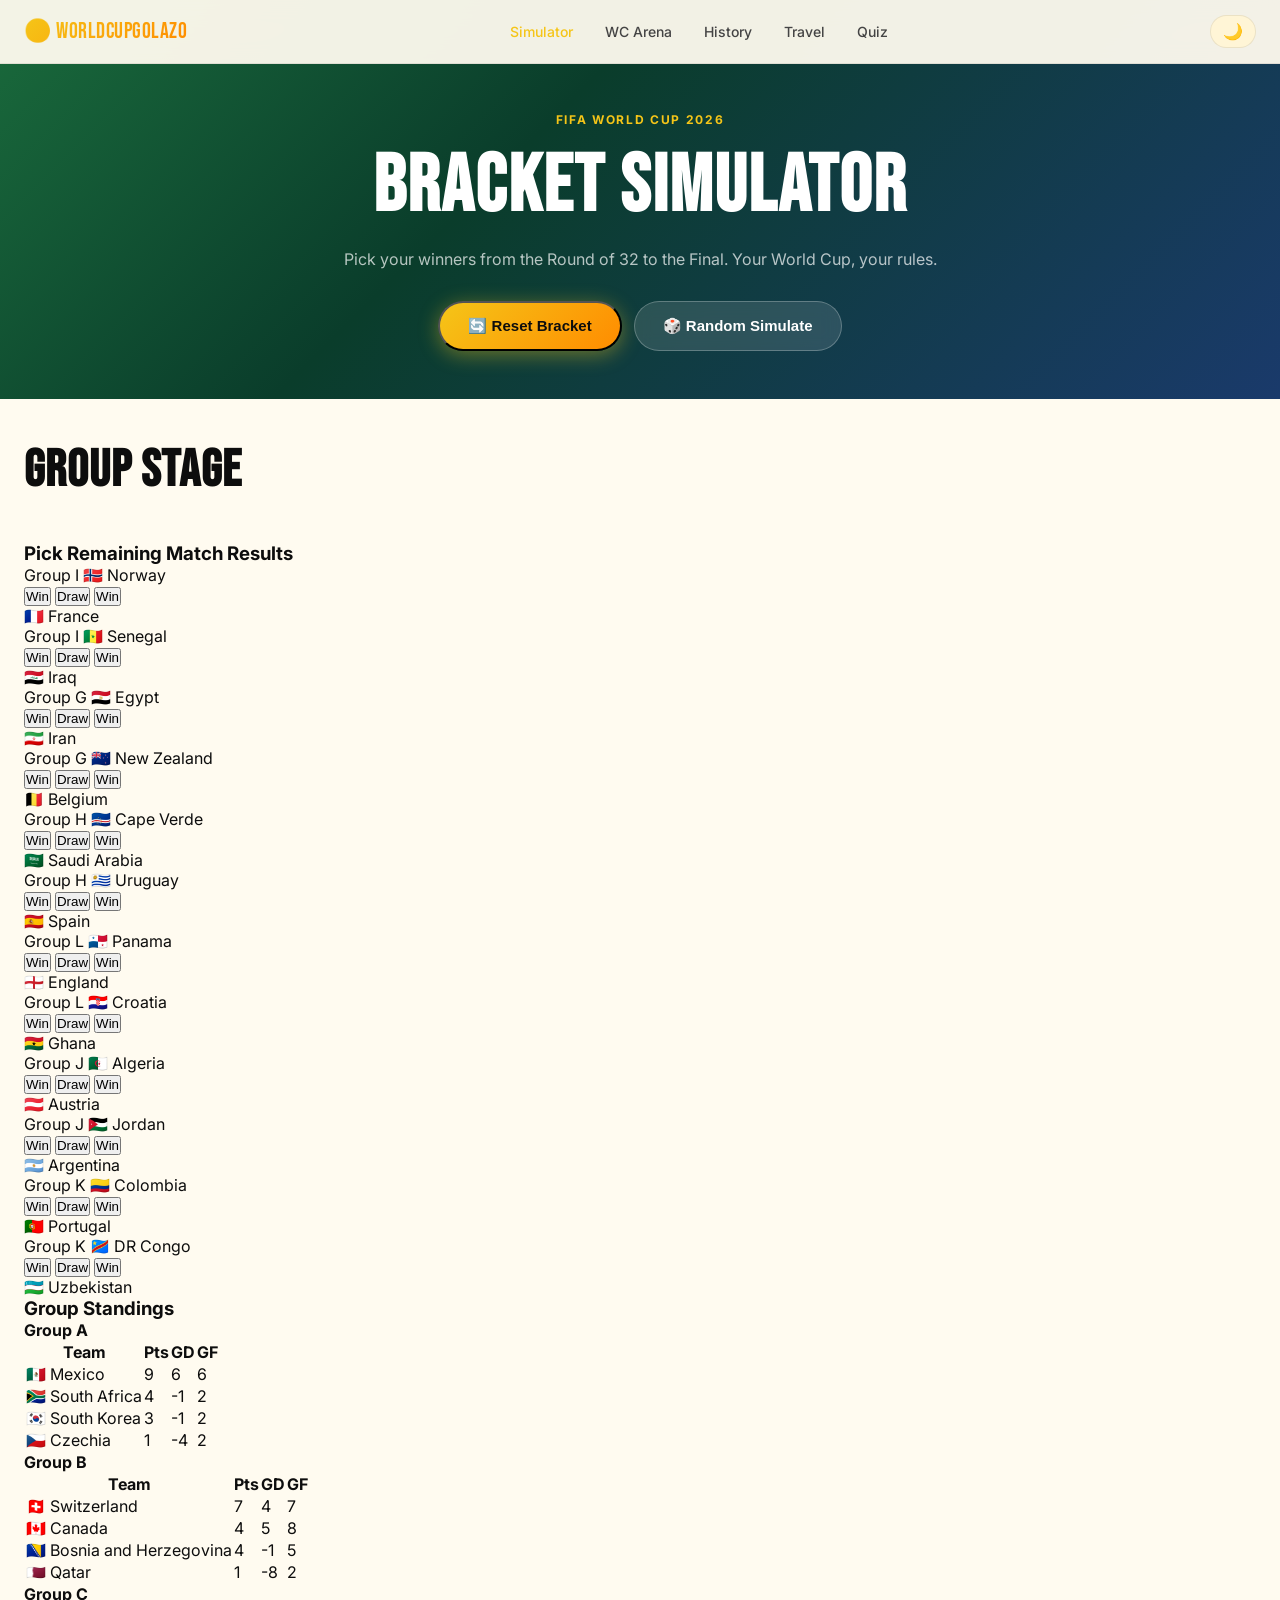
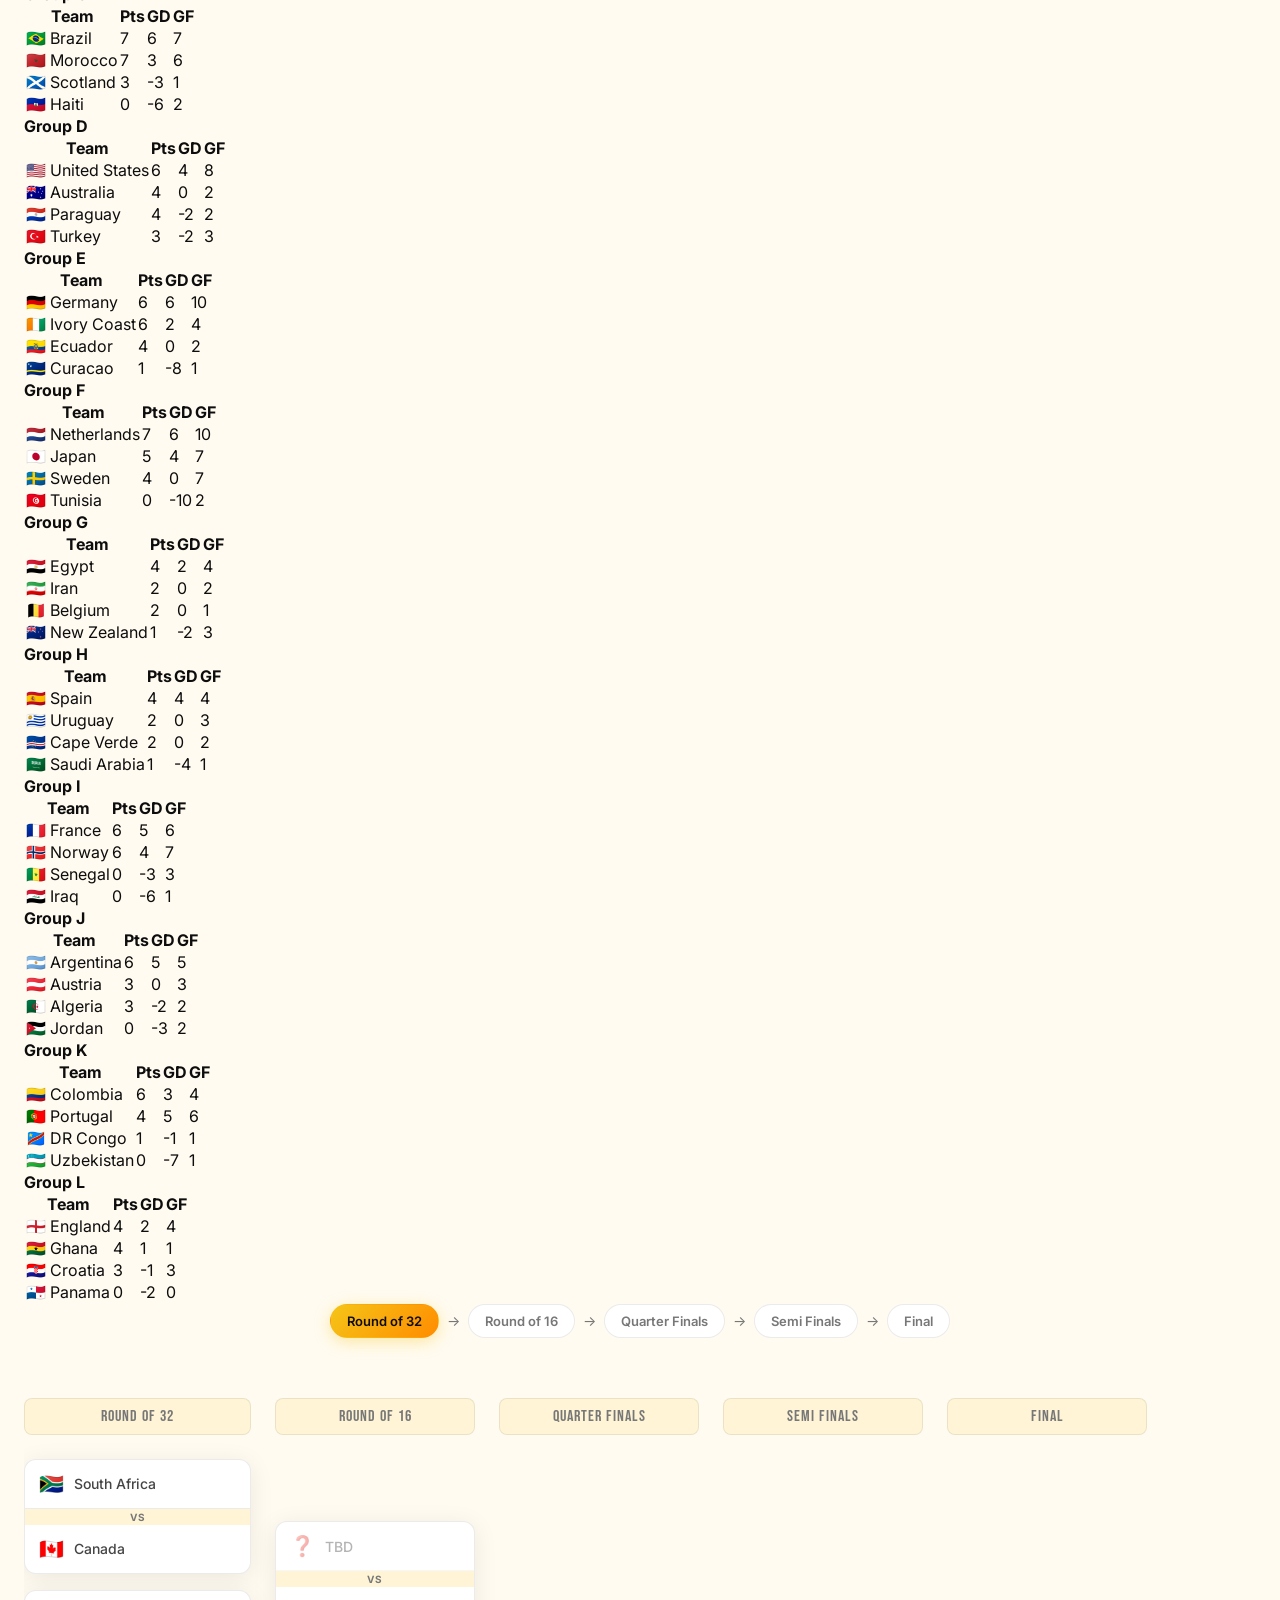
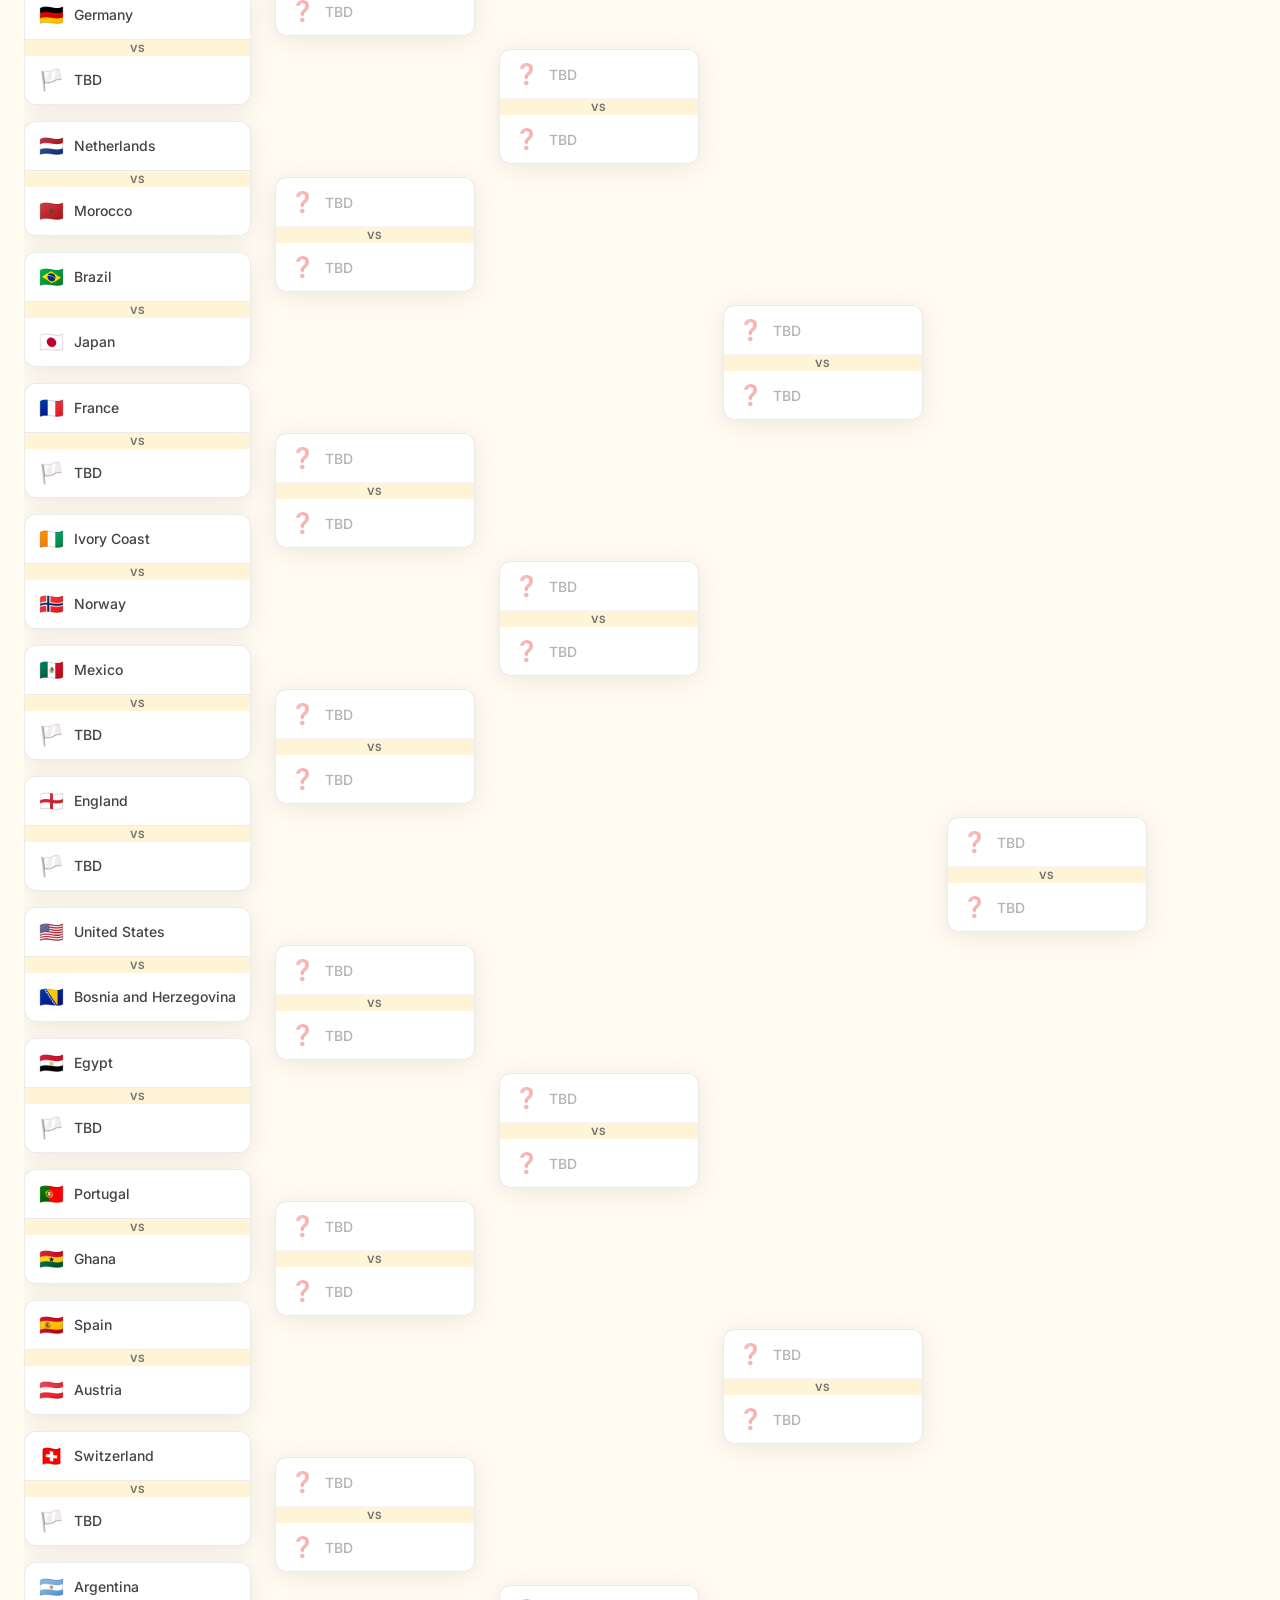
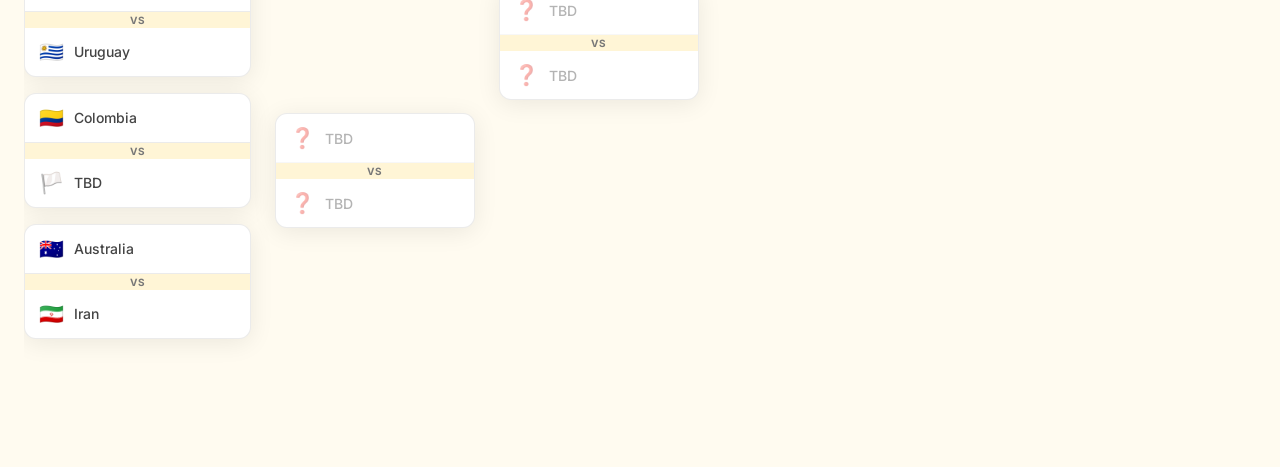
==== pages/simulator.html @ 75d27a6f "Update simulator.html" ====
<!DOCTYPE html>
<html lang="en" data-theme="light">
<head>
  <meta charset="UTF-8">
  <meta name="viewport" content="width=device-width, initial-scale=1.0">
  <title>World Cup 2026 Bracket Simulator – WorldCupGolazo</title>
  <meta name="description" content="Simulate the FIFA World Cup 2026 bracket. Pick winners from Group Stage to the Final. Who wins in your world?">
  <link rel="preconnect" href="https://fonts.googleapis.com">
  <link href="https://fonts.googleapis.com/css2?family=Bebas+Neue&family=Inter:wght@400;500;600;700&display=swap" rel="stylesheet">
  <link rel="stylesheet" href="../css/style.css">
  <link rel="stylesheet" href="../css/simulator.css">
</head>
<body>

  <!-- NAVBAR -->
  <nav class="navbar">
    <a href="../index.html" class="nav-logo">⚽ WorldCupGolazo</a>
    <div class="nav-links">
      <a href="simulator.html" style="color: var(--gold)">Simulator</a>
      <a href="arena.html">WC Arena</a>
      <a href="history.html">History</a>
      <a href="travel.html">Travel</a>
      <a href="quiz.html">Quiz</a>
    </div>
    <button class="theme-toggle" id="themeToggle" aria-label="Toggle dark mode">🌙</button>
    <button class="nav-hamburger" id="hamburger">☰</button>
  </nav>

  <div class="mobile-menu" id="mobileMenu">
    <a href="../index.html">🏠 Home</a>
    <a href="simulator.html">🏆 Simulator</a>
    <a href="arena.html">🎵 WC Arena</a>
    <a href="history.html">📖 History</a>
    <a href="travel.html">✈️ Travel</a>
    <a href="quiz.html">❓ Quiz</a>
  </div>

  <!-- SIMULATOR HEADER -->
  <div class="sim-header">
    <div class="sim-header-inner">
      <div class="sim-eyebrow">FIFA World Cup 2026</div>
      <h1 class="sim-title">Bracket Simulator</h1>
      <p class="sim-sub">Pick your winners from the Round of 32 to the Final. Your World Cup, your rules.</p>
      <div class="sim-actions">
        <button class="btn-primary" id="resetBtn">🔄 Reset Bracket</button>
        <button class="btn-secondary" id="randomBtn">🎲 Random Simulate</button>
      </div>
    </div>
  </div>

  <!-- SIMULATOR MAIN -->
 <div class="sim-container">
    <!-- GROUP STAGE -->
   <div class="group-stage-section" id="groupStageSection">
    <h2 class="section-title">Group Stage</h2>
    <div class="match-picker" id="matchPicker">
      <h3>Pick Remaining Match Results</h3>
      <div id="upcomingMatchesContainer"></div>
    </div>
    <div class="standings-section" id="standingsSection">
      <h3>Group Standings</h3>
      <div id="standingsContainer"></div>
    </div>
  </div>
    <!-- PROGRESS -->
    <div class="sim-progress">
      <div class="progress-step active" id="step-r32">Round of 32</div>
      <div class="progress-arrow">→</div>
      <div class="progress-step" id="step-r16">Round of 16</div>
      <div class="progress-arrow">→</div>
      <div class="progress-step" id="step-qf">Quarter Finals</div>
      <div class="progress-arrow">→</div>
      <div class="progress-step" id="step-sf">Semi Finals</div>
      <div class="progress-arrow">→</div>
      <div class="progress-step" id="step-f">Final</div>
    </div>

    <!-- BRACKET -->
    <div class="bracket-wrapper">
      <div class="bracket" id="bracket"></div>
    </div>

    <!-- CHAMPION DISPLAY -->
    <div class="champion-display" id="championDisplay" style="display:none;">
      <div class="champion-inner">
        <div class="champion-trophy">🏆</div>
        <div class="champion-label">Your World Cup Champion</div>
        <div class="champion-name" id="championName"></div>
        <div class="champion-flag" id="championFlag"></div>
        <button class="btn-primary" onclick="shareResult()">📤 Share Your Prediction</button>
      </div>
    </div>

  </div>

  <script src="../js/groups.js"></script>
<script src="../js/matches.js"></script>
<script src="../js/upcomingmatches.js"></script>
<script src="../js/main.js"></script>
<script src="../js/simulator.js"></script>
</body>
</html>
---- css/style.css ----
/* ============================================
   WORLDCUPGOLAZO — Festival Theme CSS
   Light & Dark Mode with Football/Beach Vibes
   ============================================ */

:root {
  /* LIGHT MODE TOKENS */
  --bg-primary: #FFFBF0;
  --bg-secondary: #FFF5D6;
  --bg-card: #FFFFFF;
  --bg-nav: rgba(255, 251, 240, 0.95);
  --text-primary: #0D0D0D;
  --text-secondary: #444444;
  --text-muted: #777777;
  --border: rgba(0,0,0,0.08);
  --shadow: 0 4px 24px rgba(0,0,0,0.08);
  --shadow-hover: 0 8px 40px rgba(0,0,0,0.14);

  /* BRAND COLORS — festival palette */
  --gold: #F5C518;
  --gold-dark: #D4A017;
  --green: #00A651;
  --green-dark: #007A3D;
  --red: #E8353A;
  --sky: #00AEEF;
  --sand: #F5DEB3;
  --coral: #FF6B6B;

  /* GRADIENTS */
  --grad-hero: linear-gradient(135deg, #1a6b3c 0%, #0a3d2b 40%, #1a3a6b 100%);
  --grad-gold: linear-gradient(135deg, #F5C518, #FF8C00);
  --grad-carnival: linear-gradient(135deg, #00A651, #F5C518, #E8353A);

  /* TYPOGRAPHY */
  --font-display: 'Bebas Neue', sans-serif;
  --font-body: 'Inter', sans-serif;
  --font-italic: 'Playfair Display', serif;

  /* SPACING */
  --nav-h: 64px;
  --radius: 16px;
  --radius-sm: 8px;
}

[data-theme="dark"] {
  --bg-primary: #0A0F0A;
  --bg-secondary: #111811;
  --bg-card: #161E16;
  --bg-nav: rgba(10, 15, 10, 0.95);
  --text-primary: #F0F0F0;
  --text-secondary: #B0B0B0;
  --text-muted: #666666;
  --border: rgba(255,255,255,0.08);
  --shadow: 0 4px 24px rgba(0,0,0,0.4);
  --shadow-hover: 0 8px 40px rgba(0,0,0,0.6);
}

/* ============ RESET & BASE ============ */
*, *::before, *::after { box-sizing: border-box; margin: 0; padding: 0; }

html { scroll-behavior: smooth; }

body {
  font-family: var(--font-body);
  background: var(--bg-primary);
  color: var(--text-primary);
  transition: background 0.3s ease, color 0.3s ease;
  overflow-x: hidden;
}

a { text-decoration: none; color: inherit; }

img { max-width: 100%; display: block; }

/* ============ NAVBAR ============ */
.navbar {
  position: fixed;
  top: 0; left: 0; right: 0;
  height: var(--nav-h);
  background: var(--bg-nav);
  backdrop-filter: blur(12px);
  -webkit-backdrop-filter: blur(12px);
  border-bottom: 1px solid var(--border);
  display: flex;
  align-items: center;
  justify-content: space-between;
  padding: 0 24px;
  z-index: 1000;
  gap: 16px;
}

.nav-logo {
  font-family: var(--font-display);
  font-size: 22px;
  letter-spacing: 0.5px;
  background: var(--grad-gold);
  -webkit-background-clip: text;
  -webkit-text-fill-color: transparent;
  background-clip: text;
  white-space: nowrap;
}

.nav-links {
  display: flex;
  align-items: center;
  gap: 4px;
}

.nav-links a {
  font-size: 14px;
  font-weight: 500;
  color: var(--text-secondary);
  padding: 6px 14px;
  border-radius: 20px;
  transition: all 0.2s;
}

.nav-links a:hover {
  color: var(--text-primary);
  background: var(--bg-secondary);
}

.theme-toggle {
  background: var(--bg-secondary);
  border: 1px solid var(--border);
  border-radius: 20px;
  padding: 6px 12px;
  cursor: pointer;
  font-size: 16px;
  transition: all 0.2s;
  color: var(--text-primary);
}

.theme-toggle:hover { transform: scale(1.1); }

.nav-hamburger {
  display: none;
  background: none;
  border: none;
  font-size: 22px;
  cursor: pointer;
  color: var(--text-primary);
}

/* ============ MOBILE MENU ============ */
.mobile-menu {
  display: none;
  position: fixed;
  top: var(--nav-h);
  left: 0; right: 0;
  background: var(--bg-nav);
  backdrop-filter: blur(12px);
  border-bottom: 1px solid var(--border);
  flex-direction: column;
  padding: 12px 24px 20px;
  gap: 4px;
  z-index: 999;
}

.mobile-menu.open { display: flex; }

.mobile-menu a {
  font-size: 16px;
  font-weight: 500;
  padding: 12px 16px;
  border-radius: var(--radius-sm);
  color: var(--text-primary);
  transition: background 0.2s;
}

.mobile-menu a:hover { background: var(--bg-secondary); }

/* ============ HERO ============ */
.hero {
  position: relative;
  min-height: 100vh;
  display: flex;
  flex-direction: column;
  align-items: center;
  justify-content: center;
  padding: calc(var(--nav-h) + 40px) 24px 80px;
  overflow: hidden;
}

.hero-bg {
  position: absolute;
  inset: 0;
  background: var(--grad-hero);
  z-index: 0;
}

.hero-overlay {
  position: absolute;
  inset: 0;
  background:
    radial-gradient(ellipse at 20% 80%, rgba(0,166,81,0.3) 0%, transparent 50%),
    radial-gradient(ellipse at 80% 20%, rgba(245,197,24,0.2) 0%, transparent 50%),
    radial-gradient(ellipse at 50% 50%, rgba(0,174,239,0.1) 0%, transparent 70%);
}

/* Floating football/beach emojis */
.floating-emojis {
  position: absolute;
  inset: 0;
  pointer-events: none;
}

.fe {
  position: absolute;
  font-size: 32px;
  opacity: 0.15;
  animation: floatUp 8s infinite ease-in-out;
}

.fe1 { left: 5%; top: 20%; animation-delay: 0s; font-size: 48px; }
.fe2 { left: 90%; top: 15%; animation-delay: 1s; font-size: 40px; }
.fe3 { left: 15%; top: 70%; animation-delay: 2s; }
.fe4 { left: 75%; top: 65%; animation-delay: 3s; font-size: 44px; }
.fe5 { left: 45%; top: 10%; animation-delay: 0.5s; font-size: 28px; }
.fe6 { left: 60%; top: 80%; animation-delay: 1.5s; }
.fe7 { left: 30%; top: 85%; animation-delay: 2.5s; font-size: 36px; }
.fe8 { left: 85%; top: 45%; animation-delay: 3.5s; font-size: 40px; }

@keyframes floatUp {
  0%, 100% { transform: translateY(0) rotate(0deg); opacity: 0.15; }
  50% { transform: translateY(-20px) rotate(10deg); opacity: 0.25; }
}

.hero-content {
  position: relative;
  z-index: 1;
  text-align: center;
  max-width: 700px;
}

.hero-eyebrow {
  display: inline-block;
  font-size: 13px;
  font-weight: 600;
  letter-spacing: 0.12em;
  text-transform: uppercase;
  color: var(--gold);
  background: rgba(245,197,24,0.15);
  border: 1px solid rgba(245,197,24,0.3);
  padding: 6px 16px;
  border-radius: 20px;
  margin-bottom: 24px;
}

.hero-title {
  font-family: var(--font-display);
  font-size: clamp(64px, 12vw, 120px);
  line-height: 0.95;
  color: #FFFFFF;
  letter-spacing: 2px;
  margin-bottom: 20px;
}

.hero-accent {
  background: var(--grad-gold);
  -webkit-background-clip: text;
  -webkit-text-fill-color: transparent;
  background-clip: text;
}

.hero-sub {
  font-size: clamp(16px, 2.5vw, 20px);
  color: rgba(255,255,255,0.75);
  margin-bottom: 36px;
  line-height: 1.6;
}

.hero-ctas {
  display: flex;
  gap: 12px;
  justify-content: center;
  flex-wrap: wrap;
  margin-bottom: 48px;
}

.btn-primary {
  display: inline-flex;
  align-items: center;
  gap: 8px;
  background: var(--grad-gold);
  color: #0D0D0D;
  font-weight: 700;
  font-size: 15px;
  padding: 14px 28px;
  border-radius: 30px;
  transition: all 0.2s;
  box-shadow: 0 4px 20px rgba(245,197,24,0.4);
}

.btn-primary:hover {
  transform: translateY(-2px);
  box-shadow: 0 8px 30px rgba(245,197,24,0.5);
}

.btn-secondary {
  display: inline-flex;
  align-items: center;
  gap: 8px;
  background: rgba(255,255,255,0.12);
  color: #FFFFFF;
  font-weight: 600;
  font-size: 15px;
  padding: 14px 28px;
  border-radius: 30px;
  border: 1px solid rgba(255,255,255,0.25);
  transition: all 0.2s;
  backdrop-filter: blur(8px);
}

.btn-secondary:hover {
  background: rgba(255,255,255,0.2);
  transform: translateY(-2px);
}

.hero-stats {
  display: flex;
  align-items: center;
  justify-content: center;
  gap: 0;
  background: rgba(255,255,255,0.08);
  border: 1px solid rgba(255,255,255,0.15);
  border-radius: 20px;
  padding: 16px 32px;
  backdrop-filter: blur(8px);
  flex-wrap: wrap;
  gap: 8px;
}

.stat {
  display: flex;
  flex-direction: column;
  align-items: center;
  padding: 0 20px;
}

.stat-num {
  font-family: var(--font-display);
  font-size: 32px;
  color: var(--gold);
  line-height: 1;
}

.stat-label {
  font-size: 11px;
  color: rgba(255,255,255,0.6);
  text-transform: uppercase;
  letter-spacing: 0.08em;
  margin-top: 2px;
}

.stat-divider {
  width: 1px;
  height: 40px;
  background: rgba(255,255,255,0.15);
}

.hero-scroll {
  position: absolute;
  bottom: 24px;
  left: 50%;
  transform: translateX(-50%);
  font-size: 12px;
  color: rgba(255,255,255,0.4);
  letter-spacing: 0.1em;
  animation: bounce 2s infinite;
  z-index: 1;
}

@keyframes bounce {
  0%, 100% { transform: translateX(-50%) translateY(0); }
  50% { transform: translateX(-50%) translateY(6px); }
}

/* ============ FEATURES ============ */
.features {
  padding: 80px 24px;
  max-width: 1200px;
  margin: 0 auto;
}

.section-label {
  font-size: 12px;
  font-weight: 700;
  letter-spacing: 0.14em;
  text-transform: uppercase;
  color: var(--green);
  margin-bottom: 12px;
}

.section-title {
  font-family: var(--font-display);
  font-size: clamp(32px, 5vw, 52px);
  color: var(--text-primary);
  margin-bottom: 40px;
  letter-spacing: 1px;
}

.features-grid {
  display: grid;
  grid-template-columns: repeat(auto-fill, minmax(320px, 1fr));
  gap: 20px;
}

.feature-card {
  display: flex;
  flex-direction: column;
  gap: 10px;
  padding: 28px;
  background: var(--bg-card);
  border: 1px solid var(--border);
  border-radius: var(--radius);
  box-shadow: var(--shadow);
  transition: all 0.25s ease;
  cursor: pointer;
  position: relative;
  overflow: hidden;
}

.feature-card::before {
  content: '';
  position: absolute;
  top: 0; left: 0; right: 0;
  height: 3px;
  border-radius: var(--radius) var(--radius) 0 0;
}

.card-simulator::before { background: var(--grad-gold); }
.card-arena::before { background: linear-gradient(90deg, var(--sky), var(--green)); }
.card-history::before { background: linear-gradient(90deg, var(--red), var(--coral)); }
.card-travel::before { background: linear-gradient(90deg, var(--green), var(--sky)); }
.card-quiz::before { background: linear-gradient(90deg, #9B59B6, var(--sky)); }
.card-memes::before { background: linear-gradient(90deg, var(--coral), var(--gold)); }

.feature-card:hover {
  transform: translateY(-4px);
  box-shadow: var(--shadow-hover);
  border-color: rgba(245,197,24,0.3);
}

.card-icon { font-size: 36px; }

.feature-card h3 {
  font-family: var(--font-display);
  font-size: 24px;
  letter-spacing: 0.5px;
  color: var(--text-primary);
}

.feature-card p {
  font-size: 14px;
  color: var(--text-secondary);
  line-height: 1.6;
  flex: 1;
}

.card-cta {
  font-size: 13px;
  font-weight: 600;
  color: var(--green);
  margin-top: 4px;
}

/* ============ TOURNAMENT BANNER ============ */
.tournament-banner {
  background: var(--grad-hero);
  padding: 80px 24px;
  position: relative;
  overflow: hidden;
}

.tournament-banner::before {
  content: '🏆';
  position: absolute;
  font-size: 300px;
  opacity: 0.04;
  right: -40px;
  top: 50%;
  transform: translateY(-50%);
  pointer-events: none;
}

.banner-content {
  max-width: 1200px;
  margin: 0 auto;
  display: flex;
  align-items: center;
  justify-content: space-between;
  gap: 40px;
}

.banner-eyebrow {
  font-size: 12px;
  font-weight: 700;
  letter-spacing: 0.14em;
  text-transform: uppercase;
  color: var(--gold);
  margin-bottom: 12px;
  display: flex;
  align-items: center;
  gap: 8px;
}

.banner-eyebrow::before {
  content: '';
  display: inline-block;
  width: 8px;
  height: 8px;
  background: var(--gold);
  border-radius: 50%;
  animation: pulse 1.5s infinite;
}

@keyframes pulse {
  0%, 100% { opacity: 1; transform: scale(1); }
  50% { opacity: 0.5; transform: scale(1.3); }
}

.banner-text h2 {
  font-family: var(--font-display);
  font-size: clamp(36px, 5vw, 56px);
  color: #FFFFFF;
  letter-spacing: 1px;
  margin-bottom: 12px;
}

.banner-text p {
  font-size: 16px;
  color: rgba(255,255,255,0.7);
  margin-bottom: 28px;
  max-width: 400px;
}

.trophy-container {
  position: relative;
  display: flex;
  align-items: center;
  justify-content: center;
}

.trophy-glow {
  position: absolute;
  width: 120px;
  height: 120px;
  background: var(--gold);
  border-radius: 50%;
  opacity: 0.2;
  filter: blur(30px);
  animation: glowPulse 2s infinite;
}

@keyframes glowPulse {
  0%, 100% { transform: scale(1); opacity: 0.2; }
  50% { transform: scale(1.3); opacity: 0.35; }
}

.trophy-emoji {
  font-size: 100px;
  position: relative;
  z-index: 1;
  animation: trophyFloat 3s infinite ease-in-out;
}

@keyframes trophyFloat {
  0%, 100% { transform: translateY(0); }
  50% { transform: translateY(-10px); }
}

/* ============ STORIES ============ */
.stories {
  padding: 80px 24px;
  max-width: 1200px;
  margin: 0 auto;
}

.stories-grid {
  display: grid;
  grid-template-columns: repeat(auto-fill, minmax(280px, 1fr));
  gap: 20px;
  margin-top: 40px;
}

.story-card {
  padding: 28px;
  background: var(--bg-card);
  border: 1px solid var(--border);
  border-radius: var(--radius);
  box-shadow: var(--shadow);
  transition: all 0.25s;
  position: relative;
}

.story-card:hover {
  transform: translateY(-3px);
  box-shadow: var(--shadow-hover);
}

.story-tag {
  display: inline-block;
  font-size: 11px;
  font-weight: 700;
  letter-spacing: 0.1em;
  background: var(--bg-secondary);
  color: var(--green);
  padding: 4px 10px;
  border-radius: 6px;
  margin-bottom: 12px;
  border: 1px solid var(--border);
}

.story-card h4 {
  font-family: var(--font-display);
  font-size: 22px;
  color: var(--text-primary);
  margin-bottom: 8px;
  letter-spacing: 0.5px;
}

.story-card p {
  font-size: 14px;
  color: var(--text-secondary);
  line-height: 1.65;
  margin-bottom: 16px;
}

.story-link {
  font-size: 13px;
  font-weight: 600;
  color: var(--green);
  transition: gap 0.2s;
}

.story-link:hover { color: var(--gold); }

/* ============ FOOTER ============ */
.footer {
  background: var(--bg-secondary);
  border-top: 1px solid var(--border);
  padding: 60px 24px 24px;
}

.footer-content {
  max-width: 1200px;
  margin: 0 auto;
  display: flex;
  justify-content: space-between;
  gap: 40px;
  flex-wrap: wrap;
  margin-bottom: 40px;
}

.footer-logo {
  font-family: var(--font-display);
  font-size: 24px;
  background: var(--grad-gold);
  -webkit-background-clip: text;
  -webkit-text-fill-color: transparent;
  background-clip: text;
  display: block;
  margin-bottom: 10px;
}

.footer-brand p {
  font-size: 14px;
  color: var(--text-muted);
  max-width: 280px;
  line-height: 1.6;
}

.footer-links {
  display: flex;
  gap: 60px;
}

.footer-col {
  display: flex;
  flex-direction: column;
  gap: 10px;
}

.footer-col h5 {
  font-size: 12px;
  font-weight: 700;
  letter-spacing: 0.1em;
  text-transform: uppercase;
  color: var(--text-muted);
  margin-bottom: 4px;
}

.footer-col a {
  font-size: 14px;
  color: var(--text-secondary);
  transition: color 0.2s;
}

.footer-col a:hover { color: var(--gold); }

.footer-bottom {
  max-width: 1200px;
  margin: 0 auto;
  padding-top: 20px;
  border-top: 1px solid var(--border);
  font-size: 12px;
  color: var(--text-muted);
}

/* ============ RESPONSIVE ============ */
@media (max-width: 768px) {
  .nav-links { display: none; }
  .nav-hamburger { display: block; }

  .hero-stats {
    padding: 12px 16px;
    gap: 4px;
  }

  .stat { padding: 0 12px; }
  .stat-divider { display: none; }

  .banner-content { flex-direction: column; text-align: center; }
  .banner-text p { margin: 0 auto 28px; }
  .trophy-container { display: none; }

  .footer-links { gap: 30px; }
  .footer-content { flex-direction: column; }
}

@media (max-width: 480px) {
  .features-grid { grid-template-columns: 1fr; }
  .stories-grid { grid-template-columns: 1fr; }
  .hero-ctas { flex-direction: column; align-items: center; }
}
---- css/simulator.css ----
/* ============ SIMULATOR STYLES ============ */

.sim-header {
  background: var(--grad-hero);
  padding: calc(var(--nav-h) + 48px) 24px 48px;
  text-align: center;
}

.sim-header-inner {
  max-width: 700px;
  margin: 0 auto;
}

.sim-eyebrow {
  font-size: 12px;
  font-weight: 700;
  letter-spacing: 0.14em;
  text-transform: uppercase;
  color: var(--gold);
  margin-bottom: 12px;
}

.sim-title {
  font-family: var(--font-display);
  font-size: clamp(48px, 8vw, 80px);
  color: #FFFFFF;
  letter-spacing: 2px;
  margin-bottom: 12px;
}

.sim-sub {
  font-size: 16px;
  color: rgba(255,255,255,0.7);
  margin-bottom: 28px;
  line-height: 1.6;
}

.sim-actions {
  display: flex;
  gap: 12px;
  justify-content: center;
  flex-wrap: wrap;
}

/* ============ PROGRESS ============ */
.sim-container {
  max-width: 1400px;
  margin: 0 auto;
  padding: 40px 24px 80px;
}

.sim-progress {
  display: flex;
  align-items: center;
  justify-content: center;
  gap: 8px;
  margin-bottom: 40px;
  flex-wrap: wrap;
}

.progress-step {
  font-size: 13px;
  font-weight: 600;
  padding: 8px 16px;
  border-radius: 20px;
  background: var(--bg-card);
  border: 1px solid var(--border);
  color: var(--text-muted);
  transition: all 0.3s;
}

.progress-step.active {
  background: var(--grad-gold);
  color: #0D0D0D;
  border-color: transparent;
  box-shadow: 0 4px 16px rgba(245,197,24,0.35);
}

.progress-step.done {
  background: var(--bg-secondary);
  color: var(--green);
  border-color: var(--green);
}

.progress-arrow {
  color: var(--text-muted);
  font-size: 14px;
}

/* ============ BRACKET ============ */
.bracket-wrapper {
  overflow-x: auto;
  padding-bottom: 20px;
}

.bracket {
  display: flex;
  gap: 24px;
  min-width: fit-content;
  align-items: flex-start;
  padding: 20px 0;
}

.round-col {
  display: flex;
  flex-direction: column;
  gap: 0;
  min-width: 200px;
}

.round-title {
  font-family: var(--font-display);
  font-size: 16px;
  letter-spacing: 1px;
  color: var(--text-muted);
  text-align: center;
  margin-bottom: 16px;
  padding: 8px;
  background: var(--bg-secondary);
  border-radius: 8px;
  border: 1px solid var(--border);
}

.match-wrapper {
  display: flex;
  flex-direction: column;
  justify-content: center;
}

.match {
  background: var(--bg-card);
  border: 1px solid var(--border);
  border-radius: 12px;
  overflow: hidden;
  box-shadow: var(--shadow);
  margin: 8px 0;
  transition: box-shadow 0.2s;
  position: relative;
}

.match:hover { box-shadow: var(--shadow-hover); }

.match-team {
  display: flex;
  align-items: center;
  gap: 10px;
  padding: 12px 14px;
  cursor: pointer;
  transition: all 0.2s;
  font-size: 14px;
  font-weight: 500;
  color: var(--text-secondary);
  border-bottom: 1px solid var(--border);
  position: relative;
}

.match-team:last-child { border-bottom: none; }

.match-team:hover {
  background: var(--bg-secondary);
  color: var(--text-primary);
}

.match-team.winner {
  background: linear-gradient(90deg, rgba(0,166,81,0.1), transparent);
  color: var(--text-primary);
  font-weight: 700;
}

.match-team.winner::after {
  content: '✓';
  position: absolute;
  right: 12px;
  color: var(--green);
  font-weight: 700;
}

.match-team.loser {
  opacity: 0.4;
}

.team-flag { font-size: 20px; }

.team-name {
  flex: 1;
  white-space: nowrap;
  overflow: hidden;
  text-overflow: ellipsis;
}

.match-vs {
  text-align: center;
  font-size: 10px;
  font-weight: 700;
  letter-spacing: 0.1em;
  color: var(--text-muted);
  padding: 2px 0;
  background: var(--bg-secondary);
}

.tbd {
  opacity: 0.4;
  cursor: default !important;
  pointer-events: none;
}

/* ============ CHAMPION ============ */
.champion-display {
  margin-top: 48px;
  text-align: center;
}

.champion-inner {
  display: inline-flex;
  flex-direction: column;
  align-items: center;
  gap: 12px;
  background: var(--grad-hero);
  border-radius: 24px;
  padding: 48px 60px;
  box-shadow: 0 20px 60px rgba(0,0,0,0.3);
}

.champion-trophy {
  font-size: 80px;
  animation: trophyFloat 3s infinite ease-in-out;
}

.champion-label {
  font-size: 13px;
  font-weight: 700;
  letter-spacing: 0.14em;
  text-transform: uppercase;
  color: rgba(255,255,255,0.6);
}

.champion-name {
  font-family: var(--font-display);
  font-size: 52px;
  letter-spacing: 2px;
  color: var(--gold);
}

.champion-flag {
  font-size: 64px;
  margin-bottom: 8px;
}

/* ============ RESPONSIVE ============ */
@media (max-width: 768px) {
  .round-col { min-width: 160px; }
  .match-team { padding: 10px 10px; font-size: 13px; }
  .team-flag { font-size: 16px; }
}
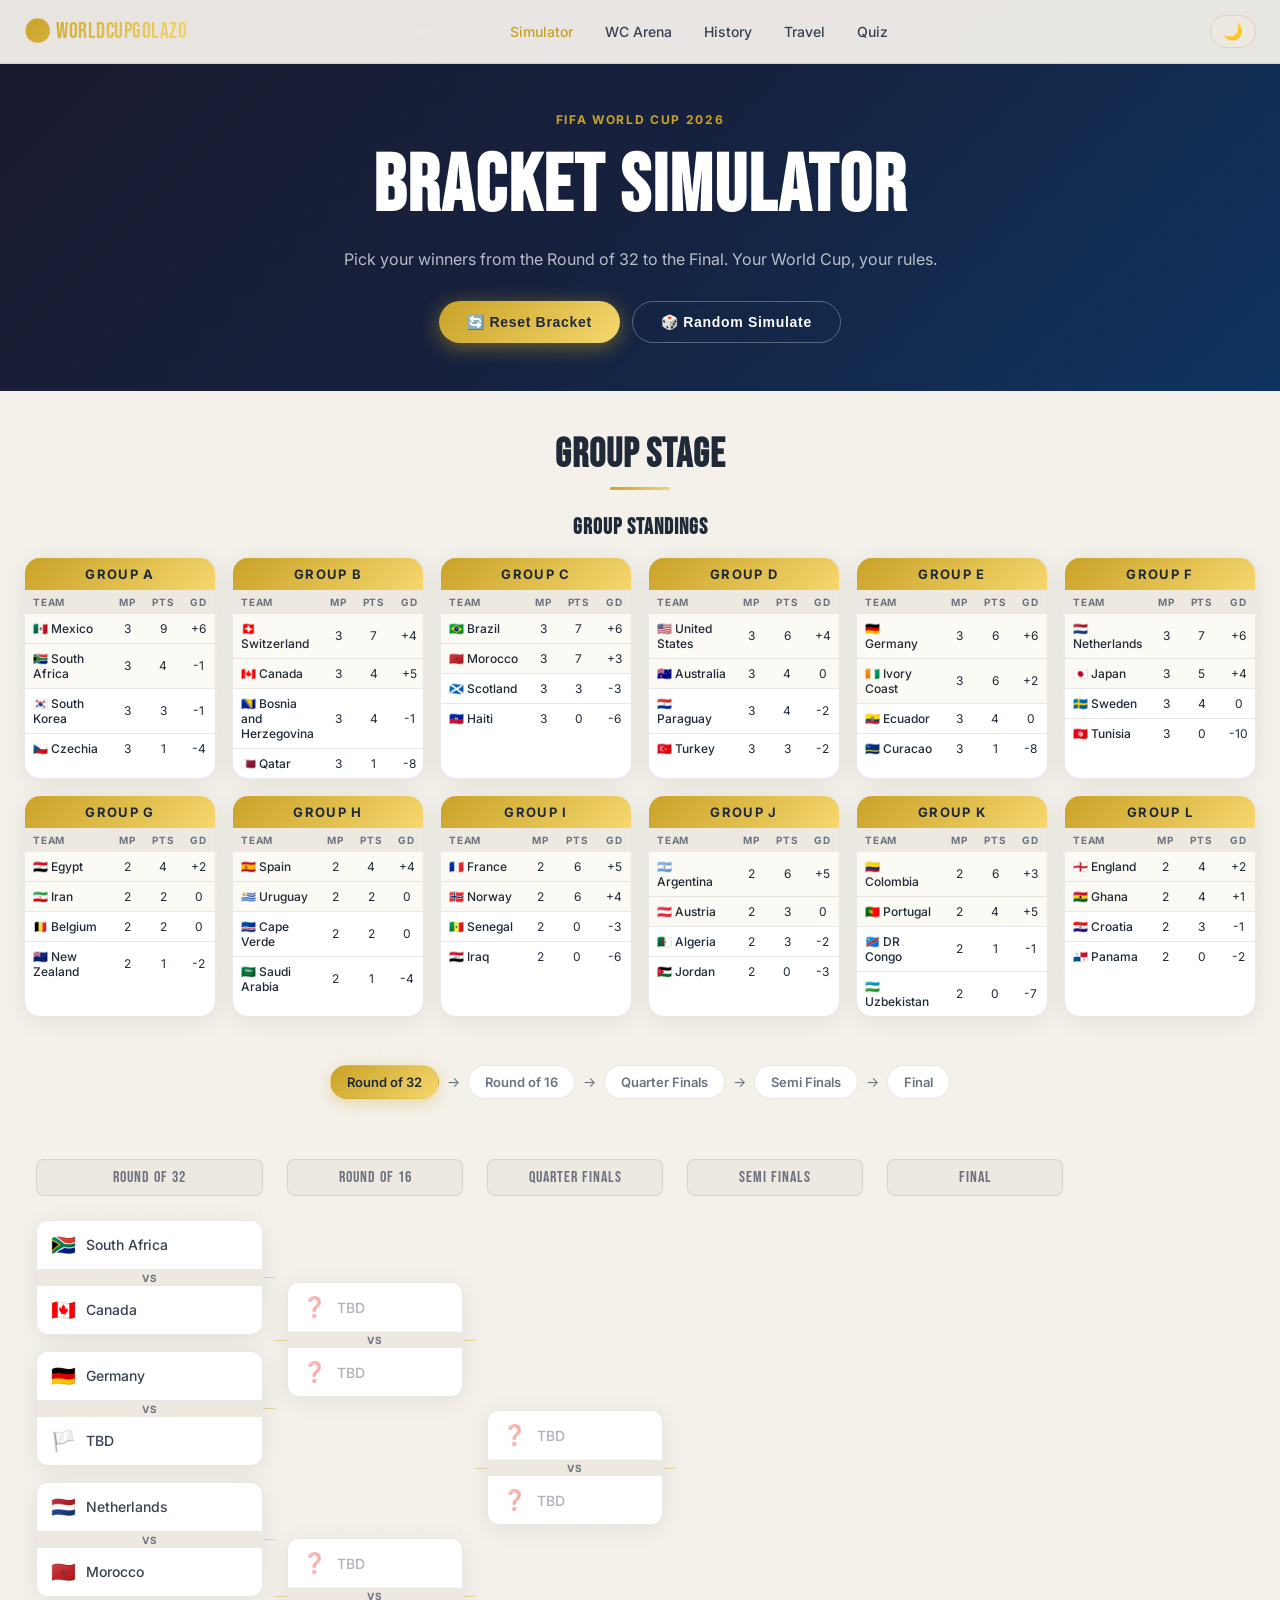
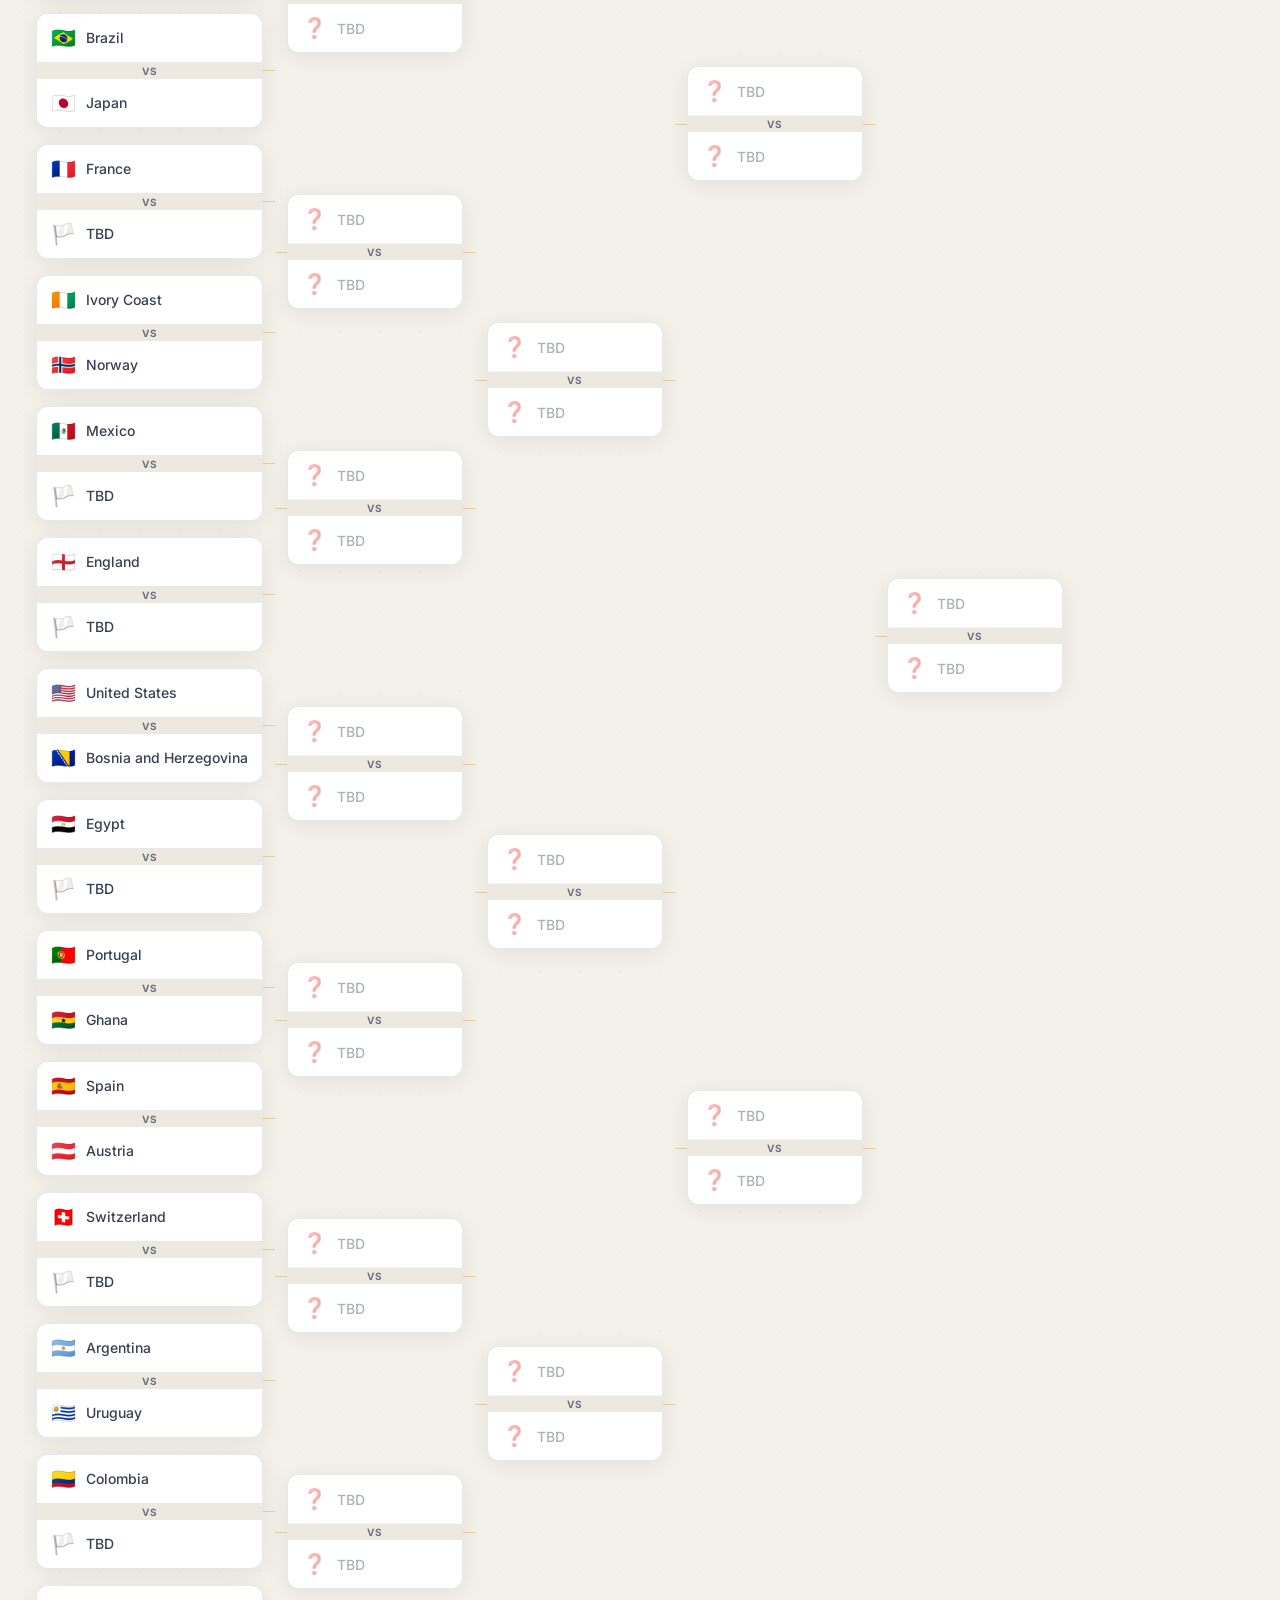
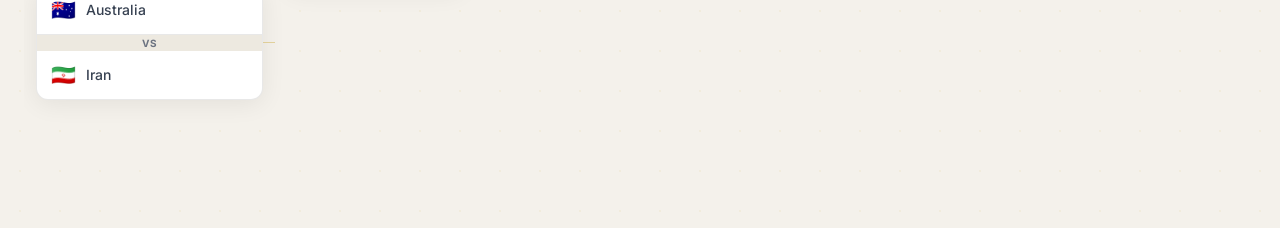
==== commit d99888e4: "Update simulator.html" ====
--- a/pages/simulator.html
+++ b/pages/simulator.html
@@ -53,10 +53,6 @@
     <!-- GROUP STAGE -->
    <div class="group-stage-section" id="groupStageSection">
     <h2 class="section-title">Group Stage</h2>
-    <div class="match-picker" id="matchPicker">
-      <h3>Pick Remaining Match Results</h3>
-      <div id="upcomingMatchesContainer"></div>
-    </div>
     <div class="standings-section" id="standingsSection">
       <h3>Group Standings</h3>
       <div id="standingsContainer"></div>
--- a/css/style.css
+++ b/css/style.css
@@ -4,38 +4,33 @@
    ============================================ */
 
 :root {
-  /* LIGHT MODE TOKENS */
-  --bg-primary: #FFFBF0;
-  --bg-secondary: #FFF5D6;
-  --bg-card: #FFFFFF;
-  --bg-nav: rgba(255, 251, 240, 0.95);
-  --text-primary: #0D0D0D;
-  --text-secondary: #444444;
-  --text-muted: #777777;
-  --border: rgba(0,0,0,0.08);
-  --shadow: 0 4px 24px rgba(0,0,0,0.08);
-  --shadow-hover: 0 8px 40px rgba(0,0,0,0.14);
-
-  /* BRAND COLORS — festival palette */
-  --gold: #F5C518;
-  --gold-dark: #D4A017;
+  /* LIGHT MODE */
+  --bg-primary: #f4f1eb;
+  --bg-secondary: #ede9e0;
+  --bg-card: #ffffff;
+  --bg-nav: rgba(244, 241, 235, 0.95);
+  --text-primary: #1f2937;
+  --text-secondary: #374151;
+  --text-muted: #6b7280;
+  --border: rgba(0,0,0,0.09);
+  --shadow: 0 4px 24px rgba(0,0,0,0.07);
+  --shadow-hover: 0 8px 40px rgba(0,0,0,0.13);
+  /* BRAND */
+  --gold: #c9a227;
+  --gold-light: #f5d76e;
+  --gold-dark: #a07d10;
   --green: #00A651;
   --green-dark: #007A3D;
   --red: #E8353A;
   --sky: #00AEEF;
-  --sand: #F5DEB3;
-  --coral: #FF6B6B;
-
   /* GRADIENTS */
-  --grad-hero: linear-gradient(135deg, #1a6b3c 0%, #0a3d2b 40%, #1a3a6b 100%);
-  --grad-gold: linear-gradient(135deg, #F5C518, #FF8C00);
-  --grad-carnival: linear-gradient(135deg, #00A651, #F5C518, #E8353A);
-
+  --grad-hero: linear-gradient(135deg, #1a1a2e 0%, #16213e 50%, #0f3460 100%);
+  --grad-gold: linear-gradient(135deg, #c9a227, #f5d76e);
+  --grad-carnival: linear-gradient(135deg, #c9a227, #f5d76e, #c9a227);
   /* TYPOGRAPHY */
   --font-display: 'Bebas Neue', sans-serif;
   --font-body: 'Inter', sans-serif;
   --font-italic: 'Playfair Display', serif;
-
   /* SPACING */
   --nav-h: 64px;
   --radius: 16px;
@@ -43,13 +38,13 @@
 }
 
 [data-theme="dark"] {
-  --bg-primary: #0A0F0A;
-  --bg-secondary: #111811;
-  --bg-card: #161E16;
-  --bg-nav: rgba(10, 15, 10, 0.95);
-  --text-primary: #F0F0F0;
-  --text-secondary: #B0B0B0;
-  --text-muted: #666666;
+  --bg-primary: #0f172a;
+  --bg-secondary: #1e293b;
+  --bg-card: #1e293b;
+  --bg-nav: rgba(15, 23, 42, 0.95);
+  --text-primary: #f1f5f9;
+  --text-secondary: #cbd5e1;
+  --text-muted: #64748b;
   --border: rgba(255,255,255,0.08);
   --shadow: 0 4px 24px rgba(0,0,0,0.4);
   --shadow-hover: 0 8px 40px rgba(0,0,0,0.6);
--- a/css/simulator.css
+++ b/css/simulator.css
@@ -4,11 +4,24 @@
   background: var(--grad-hero);
   padding: calc(var(--nav-h) + 48px) 24px 48px;
   text-align: center;
+  position: relative;
+  overflow: hidden;
+}
+
+.sim-header::before {
+  content: '';
+  position: absolute;
+  inset: 0;
+  background-image: radial-gradient(rgba(201,162,39,0.08) 1px, transparent 1px);
+  background-size: 32px 32px;
+  pointer-events: none;
 }
 
 .sim-header-inner {
   max-width: 700px;
   margin: 0 auto;
+  position: relative;
+  z-index: 1;
 }
 
 .sim-eyebrow {
@@ -23,7 +36,7 @@
 .sim-title {
   font-family: var(--font-display);
   font-size: clamp(48px, 8vw, 80px);
-  color: #FFFFFF;
+  color: #ffffff;
   letter-spacing: 2px;
   margin-bottom: 12px;
 }
@@ -42,11 +55,45 @@
   flex-wrap: wrap;
 }
 
+.sim-actions button {
+  padding: 12px 28px;
+  border-radius: 50px;
+  border: none;
+  font-size: 14px;
+  font-weight: 600;
+  cursor: pointer;
+  transition: all 0.25s;
+  letter-spacing: 0.05em;
+}
+
+.sim-actions button:first-child {
+  background: var(--grad-gold);
+  color: #1f2937;
+}
+
+.sim-actions button:first-child:hover {
+  box-shadow: 0 0 16px rgba(201,162,39,0.5);
+  transform: translateY(-1px);
+}
+
+.sim-actions button:last-child {
+  background: transparent;
+  color: #ffffff;
+  border: 1px solid rgba(255,255,255,0.3);
+}
+
+.sim-actions button:last-child:hover {
+  border-color: var(--gold);
+  color: var(--gold);
+}
+
 /* ============ PROGRESS ============ */
 .sim-container {
   max-width: 1400px;
   margin: 0 auto;
   padding: 40px 24px 80px;
+  background-image: radial-gradient(rgba(201,162,39,0.07) 1px, transparent 1px);
+  background-size: 40px 40px;
 }
 
 .sim-progress {
@@ -71,34 +118,359 @@
 
 .progress-step.active {
   background: var(--grad-gold);
-  color: #0D0D0D;
+  color: #1f2937;
   border-color: transparent;
-  box-shadow: 0 4px 16px rgba(245,197,24,0.35);
+  box-shadow: 0 4px 16px rgba(201,162,39,0.35);
 }
 
 .progress-step.done {
   background: var(--bg-secondary);
-  color: var(--green);
-  border-color: var(--green);
+  color: var(--gold);
+  border-color: var(--gold);
 }
 
 .progress-arrow {
   color: var(--text-muted);
   font-size: 14px;
+}
+
+/* ============ GROUP STAGE ============ */
+.group-stage-section {
+  margin-bottom: 48px;
+}
+
+.section-title {
+  font-family: var(--font-display);
+  font-size: clamp(28px, 4vw, 40px);
+  color: var(--text-primary);
+  letter-spacing: 1px;
+  margin-bottom: 24px;
+  text-align: center;
+}
+
+.section-title::after {
+  content: '';
+  display: block;
+  width: 60px;
+  height: 3px;
+  background: var(--grad-gold);
+  margin: 8px auto 0;
+  border-radius: 2px;
+}
+
+/* ============================================
+   MATCH PICKER - UPDATED (Clickable Teams)
+   ============================================ */
+
+.match-picker {
+  margin-bottom: 40px;
+}
+
+.match-picker h3 {
+  font-family: var(--font-display);
+  font-size: 22px;
+  color: var(--text-primary);
+  letter-spacing: 1px;
+  margin-bottom: 16px;
+  text-align: center;
+}
+
+#upcomingMatchesContainer {
+  display: grid;
+  grid-template-columns: repeat(auto-fill, minmax(320px, 1fr));
+  gap: 16px;
+}
+
+/* Match Item - Updated Design */
+.upcoming-match {
+  background: var(--bg-card);
+  border: 1px solid var(--border);
+  border-radius: var(--radius);
+  padding: 16px 20px;
+  display: flex;
+  align-items: center;
+  justify-content: space-between;
+  gap: 12px;
+  box-shadow: var(--shadow);
+  transition: all 0.3s ease;
+  cursor: default;
+}
+
+.upcoming-match:hover {
+  box-shadow: var(--shadow-hover);
+  transform: translateY(-2px);
+}
+
+/* Group label - Unchanged */
+.um-group {
+  font-size: 11px;
+  font-weight: 700;
+  letter-spacing: 0.1em;
+  text-transform: uppercase;
+  color: var(--gold);
+  background: rgba(201,162,39,0.1);
+  padding: 3px 8px;
+  border-radius: 20px;
+  white-space: nowrap;
+  min-width: 60px;
+  text-align: center;
+}
+
+/* Team Names - Now Clickable with Flag Support */
+.um-team {
+  font-size: 13px;
+  font-weight: 600;
+  color: var(--text-primary);
+  padding: 6px 14px;
+  border-radius: 20px;
+  cursor: pointer;
+  transition: all 0.3s ease;
+  border: 2px solid transparent;
+  text-align: center;
+  flex: 1;
+  min-width: 60px;
+  user-select: none;
+  position: relative;
+  display: flex;
+  align-items: center;
+  justify-content: center;
+  gap: 6px;
+}
+
+/* Flag icon inside team */
+.um-team .flag-icon {
+  font-size: 18px;
+  line-height: 1;
+}
+
+/* Hover effect for team names */
+.um-team.selectable:hover {
+  background: rgba(201,162,39,0.08);
+  border-color: var(--gold);
+  transform: scale(1.05);
+}
+
+/* Selected team - GOLD with TICK ✓ */
+.um-team.selected {
+  background: var(--grad-gold);
+  color: #1f2937;
+  border-color: var(--gold);
+  transform: scale(1.05);
+  box-shadow: 0 4px 15px rgba(201,162,39,0.3);
+}
+
+/* TICK MARK on selected team */
+.um-team.selected::after {
+  content: " ✓";
+  font-weight: 700;
+  font-size: 14px;
+  color: #1f2937;
+}
+
+/* Unselected team - faded */
+.um-team.unselected {
+  opacity: 0.4;
+  transform: scale(0.95);
+}
+
+/* VS text between teams */
+.um-vs {
+  color: var(--text-secondary);
+  font-weight: 300;
+  font-size: 11px;
+  letter-spacing: 1px;
+  text-transform: uppercase;
+  padding: 0 4px;
+  min-width: 20px;
+  text-align: center;
+  opacity: 0.6;
+}
+
+/* Hide the old buttons */
+.um-buttons {
+  display: none;
+}
+
+.um-buttons button {
+  display: none;
+}
+
+/* ============================================
+   PROGRESS SECTION (New)
+   ============================================ */
+
+.progress-section {
+  background: linear-gradient(135deg, #1a1a2e 0%, #16213e 100%);
+  padding: 25px 30px;
+  border-radius: var(--radius);
+  margin: 30px 0 20px 0;
+  color: white;
+  border: 1px solid rgba(255,255,255,0.05);
+}
+
+.progress-section h4 {
+  font-family: var(--font-display);
+  font-size: 16px;
+  margin-bottom: 12px;
+  color: var(--gold);
+  letter-spacing: 1px;
+}
+
+.progress-container {
+  width: 100%;
+  height: 24px;
+  background: rgba(255,255,255,0.08);
+  border-radius: 20px;
+  overflow: hidden;
+  margin: 8px 0;
+}
+
+.progress-bar {
+  height: 100%;
+  background: var(--grad-gold);
+  border-radius: 20px;
+  transition: width 0.4s ease;
+  display: flex;
+  align-items: center;
+  justify-content: center;
+  color: #1f2937;
+  font-weight: 700;
+  font-size: 11px;
+  letter-spacing: 0.5px;
+  width: 0%;
+}
+
+.progress-stats {
+  text-align: center;
+  margin: 10px 0 6px 0;
+  font-size: 13px;
+  opacity: 0.8;
+  color: rgba(255,255,255,0.8);
+}
+
+.progress-stats span {
+  font-weight: 700;
+  color: var(--gold);
+}
+
+.reset-btn {
+  background: rgba(255,255,255,0.05);
+  border: 1px solid rgba(201,162,39,0.3);
+  color: white;
+  padding: 8px 24px;
+  border-radius: 25px;
+  cursor: pointer;
+  font-weight: 600;
+  font-size: 12px;
+  transition: all 0.3s ease;
+  display: block;
+  margin: 12px auto 0;
+  font-family: var(--font-display);
+  letter-spacing: 0.5px;
+}
+
+.reset-btn:hover {
+  background: var(--grad-gold);
+  color: #1f2937;
+  transform: translateY(-2px);
+  box-shadow: 0 5px 20px rgba(201,162,39,0.2);
+  border-color: transparent;
+}
+
+/* ============================================
+   GROUP STANDINGS - UNCHANGED
+   ============================================ */
+
+.standings-section h3 {
+  font-family: var(--font-display);
+  font-size: 22px;
+  color: var(--text-primary);
+  letter-spacing: 1px;
+  margin-bottom: 16px;
+  text-align: center;
+}
+
+#standingsContainer {
+  display: grid;
+  grid-template-columns: repeat(6, 1fr);
+  gap: 16px;
+}
+
+.group-table {
+  background: var(--bg-card);
+  border: 1px solid var(--border);
+  border-radius: var(--radius);
+  overflow: hidden;
+  box-shadow: var(--shadow);
+}
+
+.group-table h4 {
+  background: var(--grad-gold);
+  color: #1f2937;
+  font-size: 13px;
+  font-weight: 700;
+  letter-spacing: 0.1em;
+  text-transform: uppercase;
+  padding: 8px 12px;
+  text-align: center;
+}
+
+.group-table table {
+  width: 100%;
+  border-collapse: collapse;
+  font-size: 12px;
+}
+
+.group-table th {
+  background: var(--bg-secondary);
+  color: var(--text-muted);
+  font-size: 10px;
+  font-weight: 700;
+  letter-spacing: 0.08em;
+  text-transform: uppercase;
+  padding: 6px 8px;
+  text-align: center;
+}
+
+.group-table th:first-child {
+  text-align: left;
+}
+
+.group-table td {
+  padding: 7px 8px;
+  color: var(--text-primary);
+  border-bottom: 1px solid var(--border);
+  text-align: center;
+}
+
+.group-table td:first-child {
+  text-align: left;
+  font-weight: 500;
+}
+
+.group-table tr:last-child td {
+  border-bottom: none;
+}
+
+.group-table tr:nth-child(2) td,
+.group-table tr:nth-child(3) td {
+  background: rgba(201,162,39,0.05);
 }
 
 /* ============ BRACKET ============ */
 .bracket-wrapper {
   overflow-x: auto;
   padding-bottom: 20px;
+  position: relative;
 }
 
 .bracket {
   display: flex;
-  gap: 24px;
+  gap: 0;
   min-width: fit-content;
   align-items: flex-start;
   padding: 20px 0;
+  position: relative;
 }
 
 .round-col {
@@ -106,6 +478,8 @@
   flex-direction: column;
   gap: 0;
   min-width: 200px;
+  position: relative;
+  padding: 0 12px;
 }
 
 .round-title {
@@ -125,6 +499,38 @@
   display: flex;
   flex-direction: column;
   justify-content: center;
+  position: relative;
+}
+
+/* Connector lines */
+.match-wrapper::after {
+  content: '';
+  position: absolute;
+  right: -12px;
+  top: 50%;
+  width: 12px;
+  height: 1px;
+  background: var(--gold);
+  opacity: 0.4;
+}
+
+.match-wrapper::before {
+  content: '';
+  position: absolute;
+  left: -12px;
+  top: 50%;
+  width: 12px;
+  height: 1px;
+  background: var(--gold);
+  opacity: 0.4;
+}
+
+.round-col:first-child .match-wrapper::before {
+  display: none;
+}
+
+.round-col:last-child .match-wrapper::after {
+  display: none;
 }
 
 .match {
@@ -157,12 +563,12 @@
 .match-team:last-child { border-bottom: none; }
 
 .match-team:hover {
-  background: var(--bg-secondary);
+  background: rgba(201,162,39,0.08);
   color: var(--text-primary);
 }
 
 .match-team.winner {
-  background: linear-gradient(90deg, rgba(0,166,81,0.1), transparent);
+  background: linear-gradient(90deg, rgba(201,162,39,0.12), transparent);
   color: var(--text-primary);
   font-weight: 700;
 }
@@ -171,12 +577,12 @@
   content: '✓';
   position: absolute;
   right: 12px;
-  color: var(--green);
+  color: var(--gold);
   font-weight: 700;
 }
 
 .match-team.loser {
-  opacity: 0.4;
+  opacity: 0.35;
 }
 
 .team-flag { font-size: 20px; }
@@ -219,11 +625,21 @@
   border-radius: 24px;
   padding: 48px 60px;
   box-shadow: 0 20px 60px rgba(0,0,0,0.3);
+  position: relative;
+  overflow: hidden;
+}
+
+.champion-inner::before {
+  content: '';
+  position: absolute;
+  inset: 0;
+  background-image: radial-gradient(rgba(201,162,39,0.1) 1px, transparent 1px);
+  background-size: 24px 24px;
+  pointer-events: none;
 }
 
 .champion-trophy {
-  font-size: 80px;
-  animation: trophyFloat 3s infinite ease-in-out;
+  font-size: 64px;
 }
 
 .champion-label {
@@ -242,13 +658,36 @@
 }
 
 .champion-flag {
-  font-size: 64px;
+  font-size: 56px;
   margin-bottom: 8px;
 }
 
 /* ============ RESPONSIVE ============ */
-@media (max-width: 768px) {
-  .round-col { min-width: 160px; }
-  .match-team { padding: 10px 10px; font-size: 13px; }
-  .team-flag { font-size: 16px; }
-}
+@media (max-width: 1200px) {
+  #standingsContainer {
+    grid-template-columns: repeat(4, 1fr);
+  }
+}
+
+@media (max-width: 900px) {
+  #standingsContainer {
+    grid-template-columns: repeat(3, 1fr);
+  }
+}
+
+@media (max-width: 600px) {
+  #standingsContainer {
+    grid-template-columns: repeat(2, 1fr);
+  }
+
+  #upcomingMatchesContainer {
+    grid-template-columns: 1fr;
+  }
+
+  .round-col { min-width: 155px; }
+  .match-team { padding: 10px; font-size: 12px; }
+  .team-flag { font-size: 15px; }
+
+  .champion-inner { padding: 32px 24px; }
+  .champion-name { font-size: 36px; }
+}
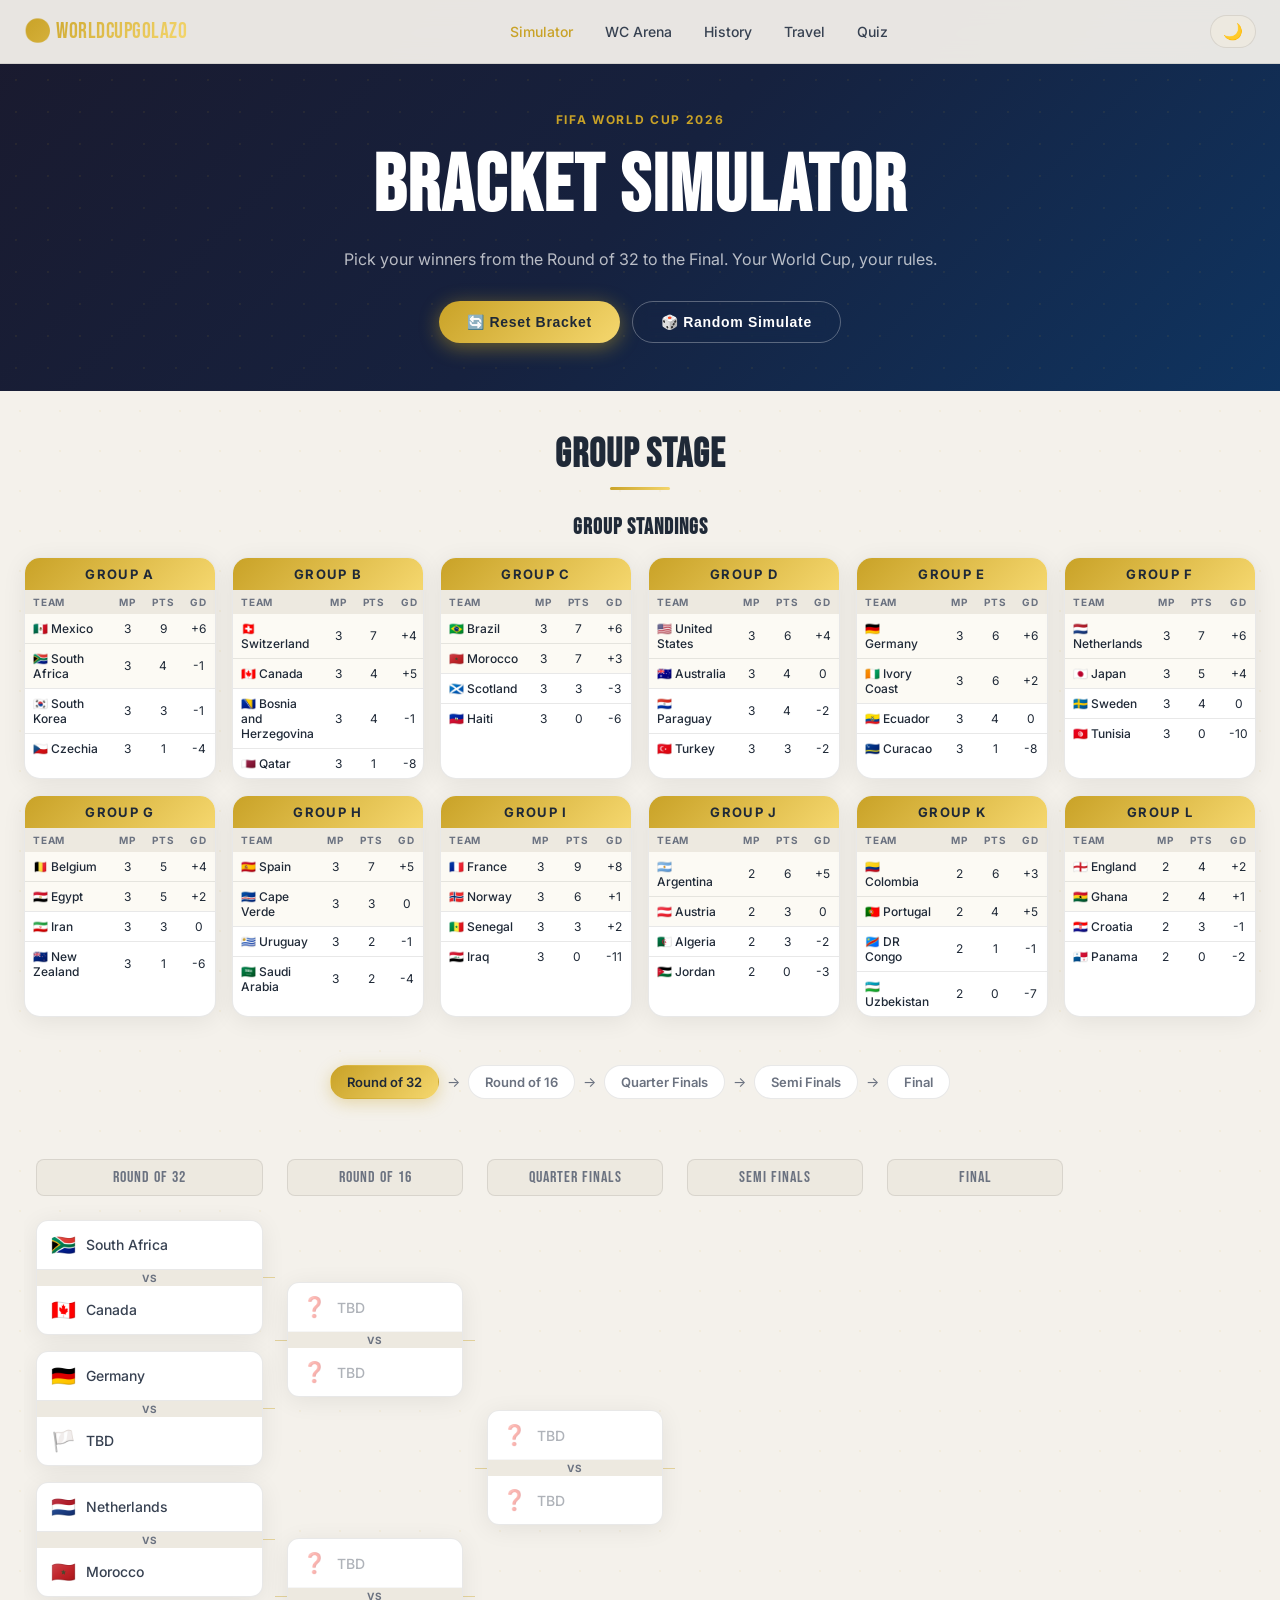
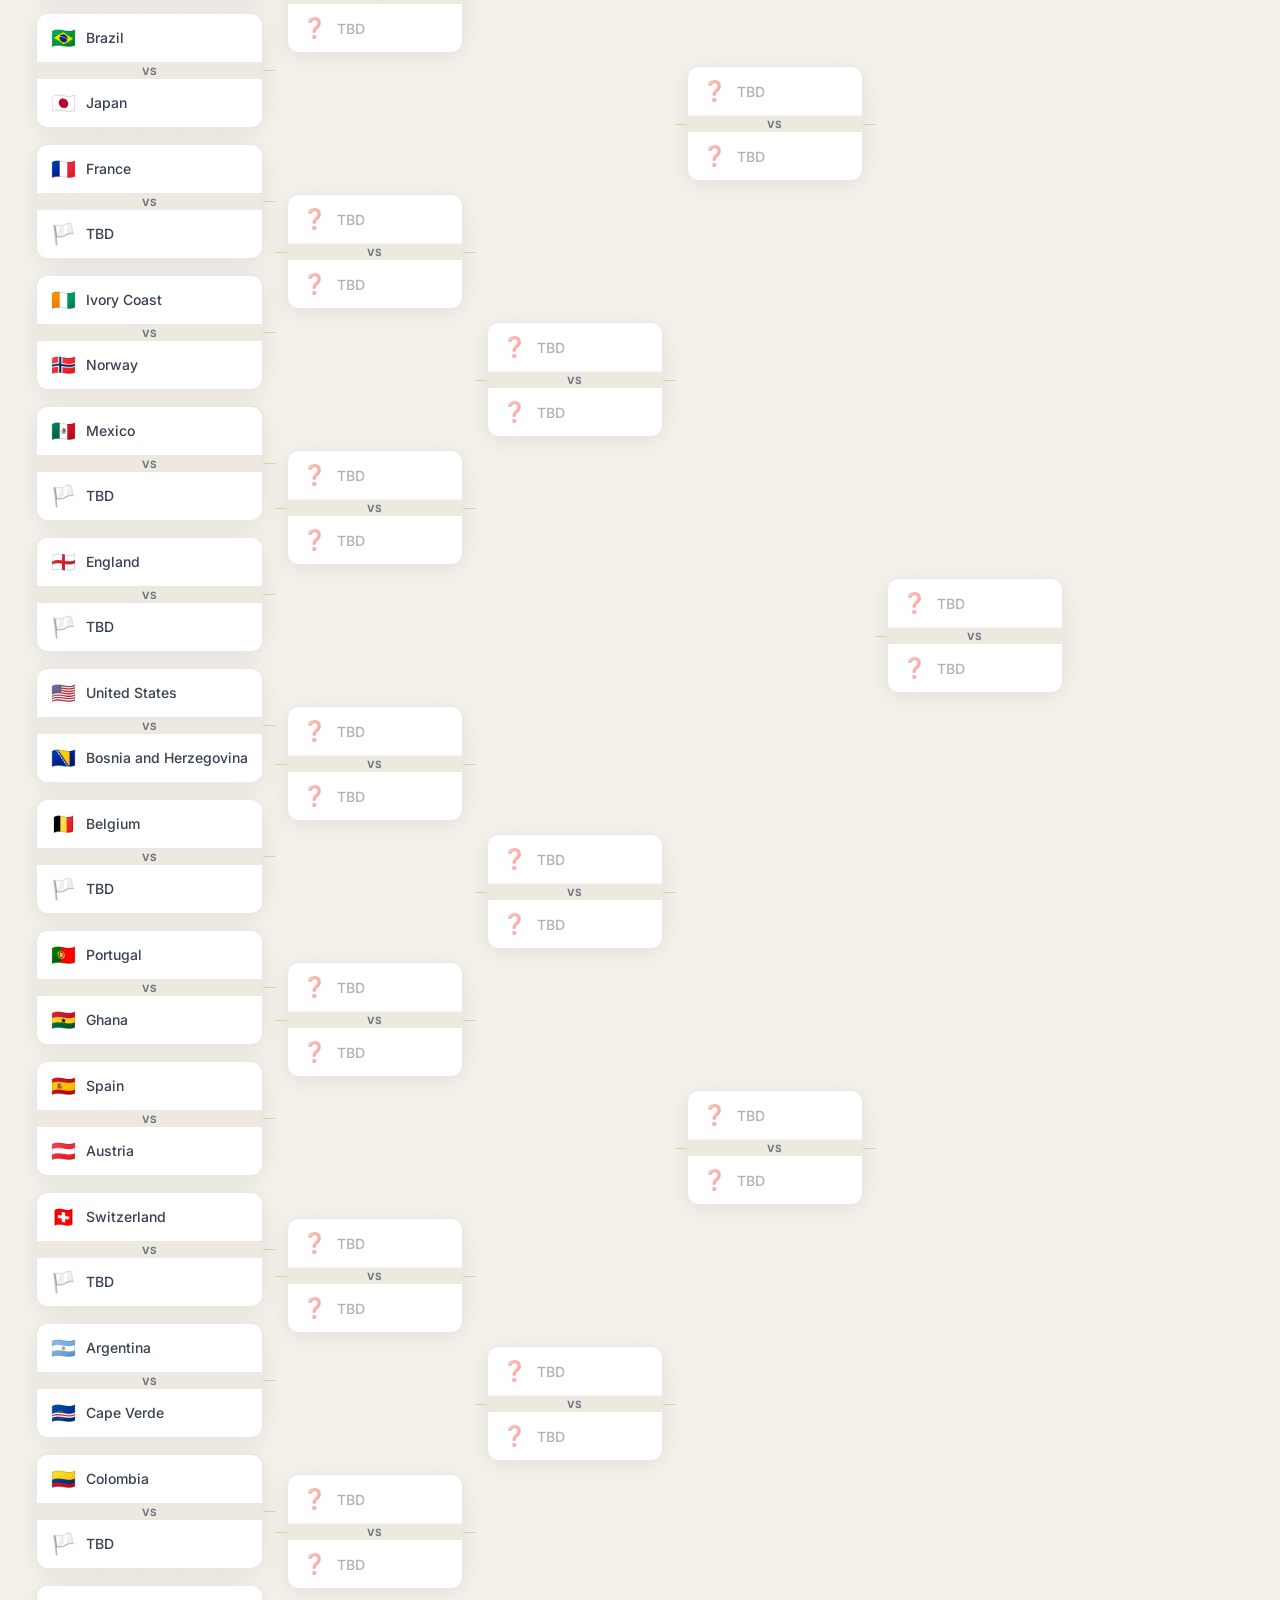
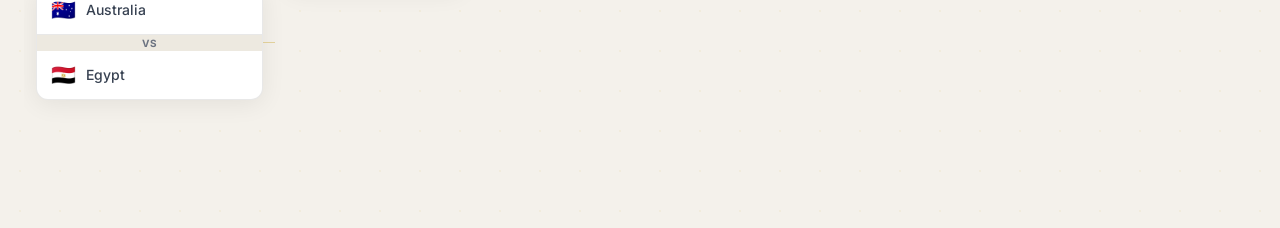
==== commit 89eb25b0: "Update simulator.html" ====
--- a/pages/simulator.html
+++ b/pages/simulator.html
@@ -91,7 +91,6 @@
 
   <script src="../js/groups.js"></script>
 <script src="../js/matches.js"></script>
-<script src="../js/upcomingmatches.js"></script>
 <script src="../js/main.js"></script>
 <script src="../js/simulator.js"></script>
 </body>
--- a/css/simulator.css
+++ b/css/simulator.css
@@ -156,225 +156,6 @@
   background: var(--grad-gold);
   margin: 8px auto 0;
   border-radius: 2px;
-}
-
-/* ============================================
-   MATCH PICKER - UPDATED (Clickable Teams)
-   ============================================ */
-
-.match-picker {
-  margin-bottom: 40px;
-}
-
-.match-picker h3 {
-  font-family: var(--font-display);
-  font-size: 22px;
-  color: var(--text-primary);
-  letter-spacing: 1px;
-  margin-bottom: 16px;
-  text-align: center;
-}
-
-#upcomingMatchesContainer {
-  display: grid;
-  grid-template-columns: repeat(auto-fill, minmax(320px, 1fr));
-  gap: 16px;
-}
-
-/* Match Item - Updated Design */
-.upcoming-match {
-  background: var(--bg-card);
-  border: 1px solid var(--border);
-  border-radius: var(--radius);
-  padding: 16px 20px;
-  display: flex;
-  align-items: center;
-  justify-content: space-between;
-  gap: 12px;
-  box-shadow: var(--shadow);
-  transition: all 0.3s ease;
-  cursor: default;
-}
-
-.upcoming-match:hover {
-  box-shadow: var(--shadow-hover);
-  transform: translateY(-2px);
-}
-
-/* Group label - Unchanged */
-.um-group {
-  font-size: 11px;
-  font-weight: 700;
-  letter-spacing: 0.1em;
-  text-transform: uppercase;
-  color: var(--gold);
-  background: rgba(201,162,39,0.1);
-  padding: 3px 8px;
-  border-radius: 20px;
-  white-space: nowrap;
-  min-width: 60px;
-  text-align: center;
-}
-
-/* Team Names - Now Clickable with Flag Support */
-.um-team {
-  font-size: 13px;
-  font-weight: 600;
-  color: var(--text-primary);
-  padding: 6px 14px;
-  border-radius: 20px;
-  cursor: pointer;
-  transition: all 0.3s ease;
-  border: 2px solid transparent;
-  text-align: center;
-  flex: 1;
-  min-width: 60px;
-  user-select: none;
-  position: relative;
-  display: flex;
-  align-items: center;
-  justify-content: center;
-  gap: 6px;
-}
-
-/* Flag icon inside team */
-.um-team .flag-icon {
-  font-size: 18px;
-  line-height: 1;
-}
-
-/* Hover effect for team names */
-.um-team.selectable:hover {
-  background: rgba(201,162,39,0.08);
-  border-color: var(--gold);
-  transform: scale(1.05);
-}
-
-/* Selected team - GOLD with TICK ✓ */
-.um-team.selected {
-  background: var(--grad-gold);
-  color: #1f2937;
-  border-color: var(--gold);
-  transform: scale(1.05);
-  box-shadow: 0 4px 15px rgba(201,162,39,0.3);
-}
-
-/* TICK MARK on selected team */
-.um-team.selected::after {
-  content: " ✓";
-  font-weight: 700;
-  font-size: 14px;
-  color: #1f2937;
-}
-
-/* Unselected team - faded */
-.um-team.unselected {
-  opacity: 0.4;
-  transform: scale(0.95);
-}
-
-/* VS text between teams */
-.um-vs {
-  color: var(--text-secondary);
-  font-weight: 300;
-  font-size: 11px;
-  letter-spacing: 1px;
-  text-transform: uppercase;
-  padding: 0 4px;
-  min-width: 20px;
-  text-align: center;
-  opacity: 0.6;
-}
-
-/* Hide the old buttons */
-.um-buttons {
-  display: none;
-}
-
-.um-buttons button {
-  display: none;
-}
-
-/* ============================================
-   PROGRESS SECTION (New)
-   ============================================ */
-
-.progress-section {
-  background: linear-gradient(135deg, #1a1a2e 0%, #16213e 100%);
-  padding: 25px 30px;
-  border-radius: var(--radius);
-  margin: 30px 0 20px 0;
-  color: white;
-  border: 1px solid rgba(255,255,255,0.05);
-}
-
-.progress-section h4 {
-  font-family: var(--font-display);
-  font-size: 16px;
-  margin-bottom: 12px;
-  color: var(--gold);
-  letter-spacing: 1px;
-}
-
-.progress-container {
-  width: 100%;
-  height: 24px;
-  background: rgba(255,255,255,0.08);
-  border-radius: 20px;
-  overflow: hidden;
-  margin: 8px 0;
-}
-
-.progress-bar {
-  height: 100%;
-  background: var(--grad-gold);
-  border-radius: 20px;
-  transition: width 0.4s ease;
-  display: flex;
-  align-items: center;
-  justify-content: center;
-  color: #1f2937;
-  font-weight: 700;
-  font-size: 11px;
-  letter-spacing: 0.5px;
-  width: 0%;
-}
-
-.progress-stats {
-  text-align: center;
-  margin: 10px 0 6px 0;
-  font-size: 13px;
-  opacity: 0.8;
-  color: rgba(255,255,255,0.8);
-}
-
-.progress-stats span {
-  font-weight: 700;
-  color: var(--gold);
-}
-
-.reset-btn {
-  background: rgba(255,255,255,0.05);
-  border: 1px solid rgba(201,162,39,0.3);
-  color: white;
-  padding: 8px 24px;
-  border-radius: 25px;
-  cursor: pointer;
-  font-weight: 600;
-  font-size: 12px;
-  transition: all 0.3s ease;
-  display: block;
-  margin: 12px auto 0;
-  font-family: var(--font-display);
-  letter-spacing: 0.5px;
-}
-
-.reset-btn:hover {
-  background: var(--grad-gold);
-  color: #1f2937;
-  transform: translateY(-2px);
-  box-shadow: 0 5px 20px rgba(201,162,39,0.2);
-  border-color: transparent;
 }
 
 /* ============================================
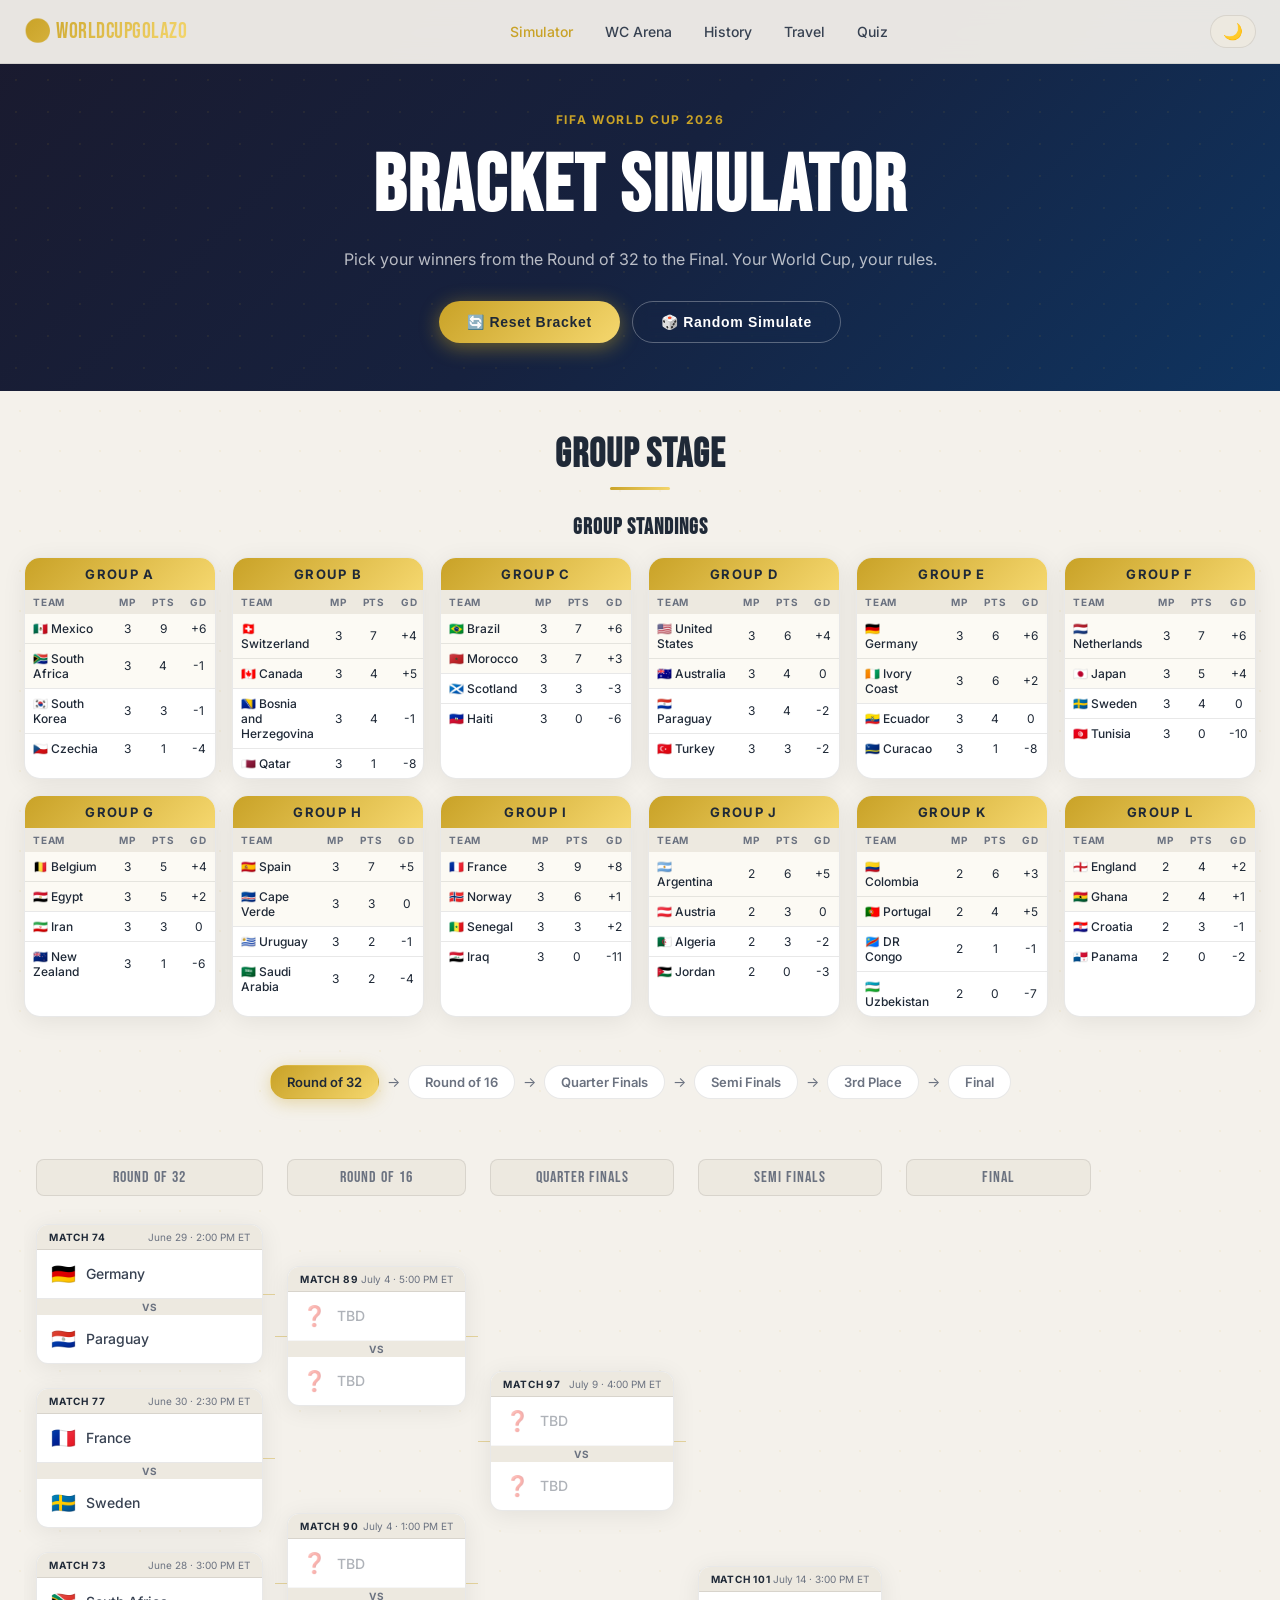
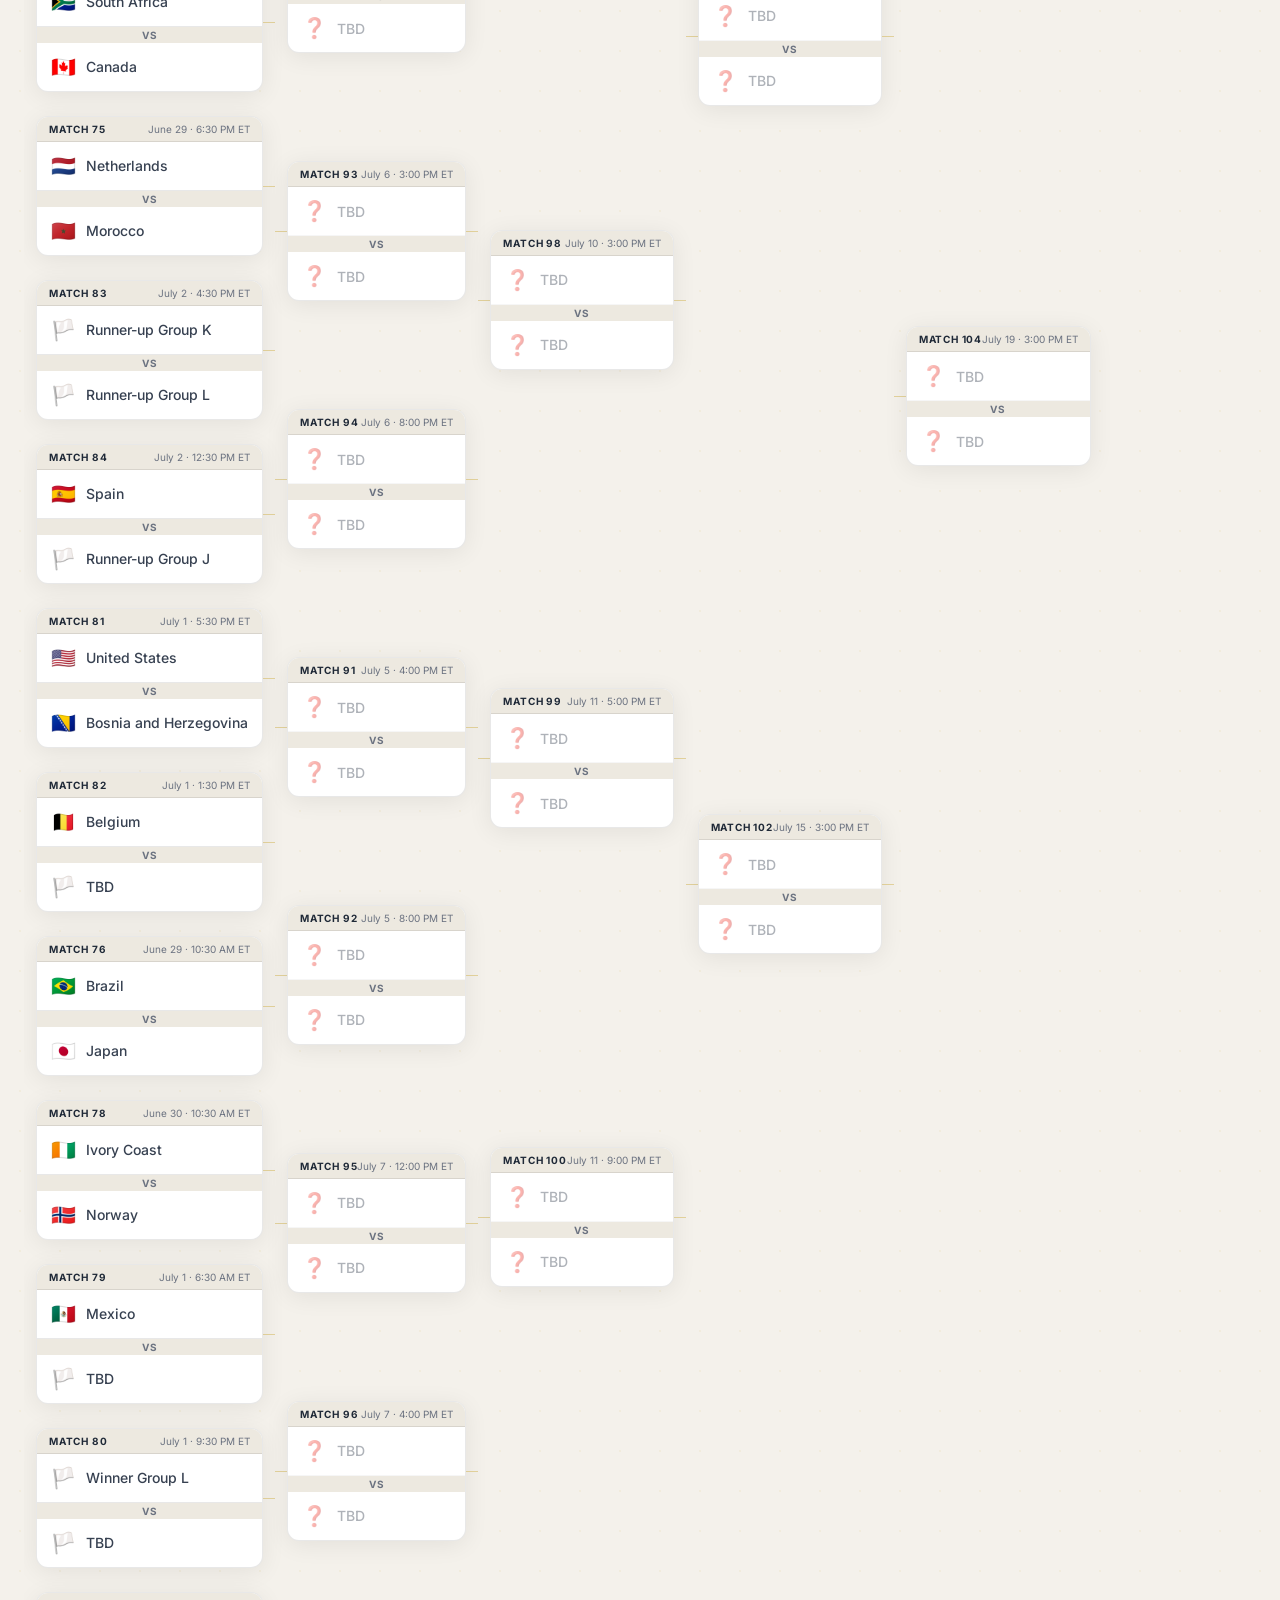
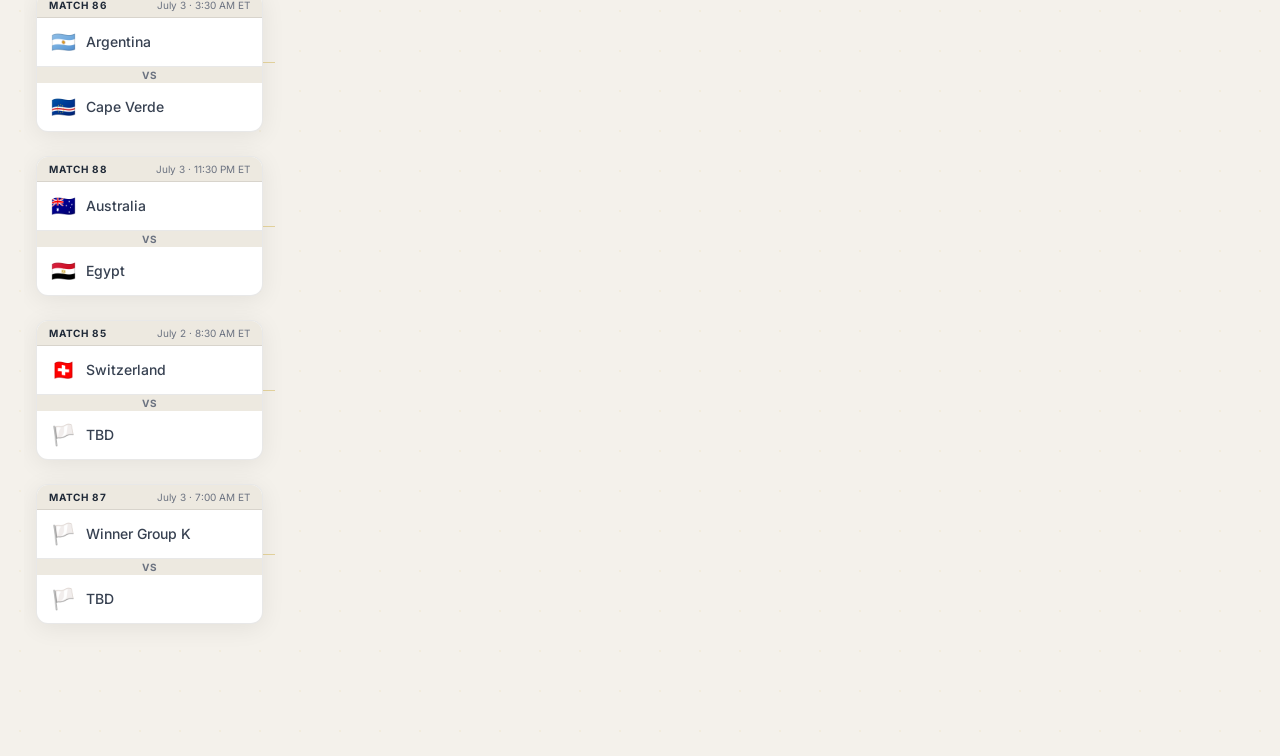
==== commit f7d3263f: "Update simulator.html" ====
--- a/pages/simulator.html
+++ b/pages/simulator.html
@@ -68,6 +68,8 @@
       <div class="progress-arrow">→</div>
       <div class="progress-step" id="step-sf">Semi Finals</div>
       <div class="progress-arrow">→</div>
+      <div class="progress-step" id="step-bronze">3rd Place</div>
+      <div class="progress-arrow">→</div>
       <div class="progress-step" id="step-f">Final</div>
     </div>
 
@@ -91,6 +93,7 @@
 
   <script src="../js/groups.js"></script>
 <script src="../js/matches.js"></script>
+<script src="../js/knockouts.js"></script>
 <script src="../js/main.js"></script>
 <script src="../js/simulator.js"></script>
 </body>
--- a/css/simulator.css
+++ b/css/simulator.css
@@ -320,7 +320,7 @@
   border-radius: 12px;
   overflow: hidden;
   box-shadow: var(--shadow);
-  margin: 8px 0;
+  margin: 12px 0;
   transition: box-shadow 0.2s;
   position: relative;
 }
@@ -442,7 +442,27 @@
   font-size: 56px;
   margin-bottom: 8px;
 }
-
+.match-header {
+  display: flex;
+  justify-content: space-between;
+  align-items: center;
+  padding: 6px 12px;
+  background: var(--bg-secondary);
+  border-bottom: 1px solid var(--border);
+}
+
+.match-id {
+  font-size: 10px;
+  font-weight: 700;
+  letter-spacing: 0.08em;
+  text-transform: uppercase;
+  color: var(--text-primary);
+}
+
+.match-date {
+  font-size: 10px;
+  color: var(--text-muted);
+}
 /* ============ RESPONSIVE ============ */
 @media (max-width: 1200px) {
   #standingsContainer {
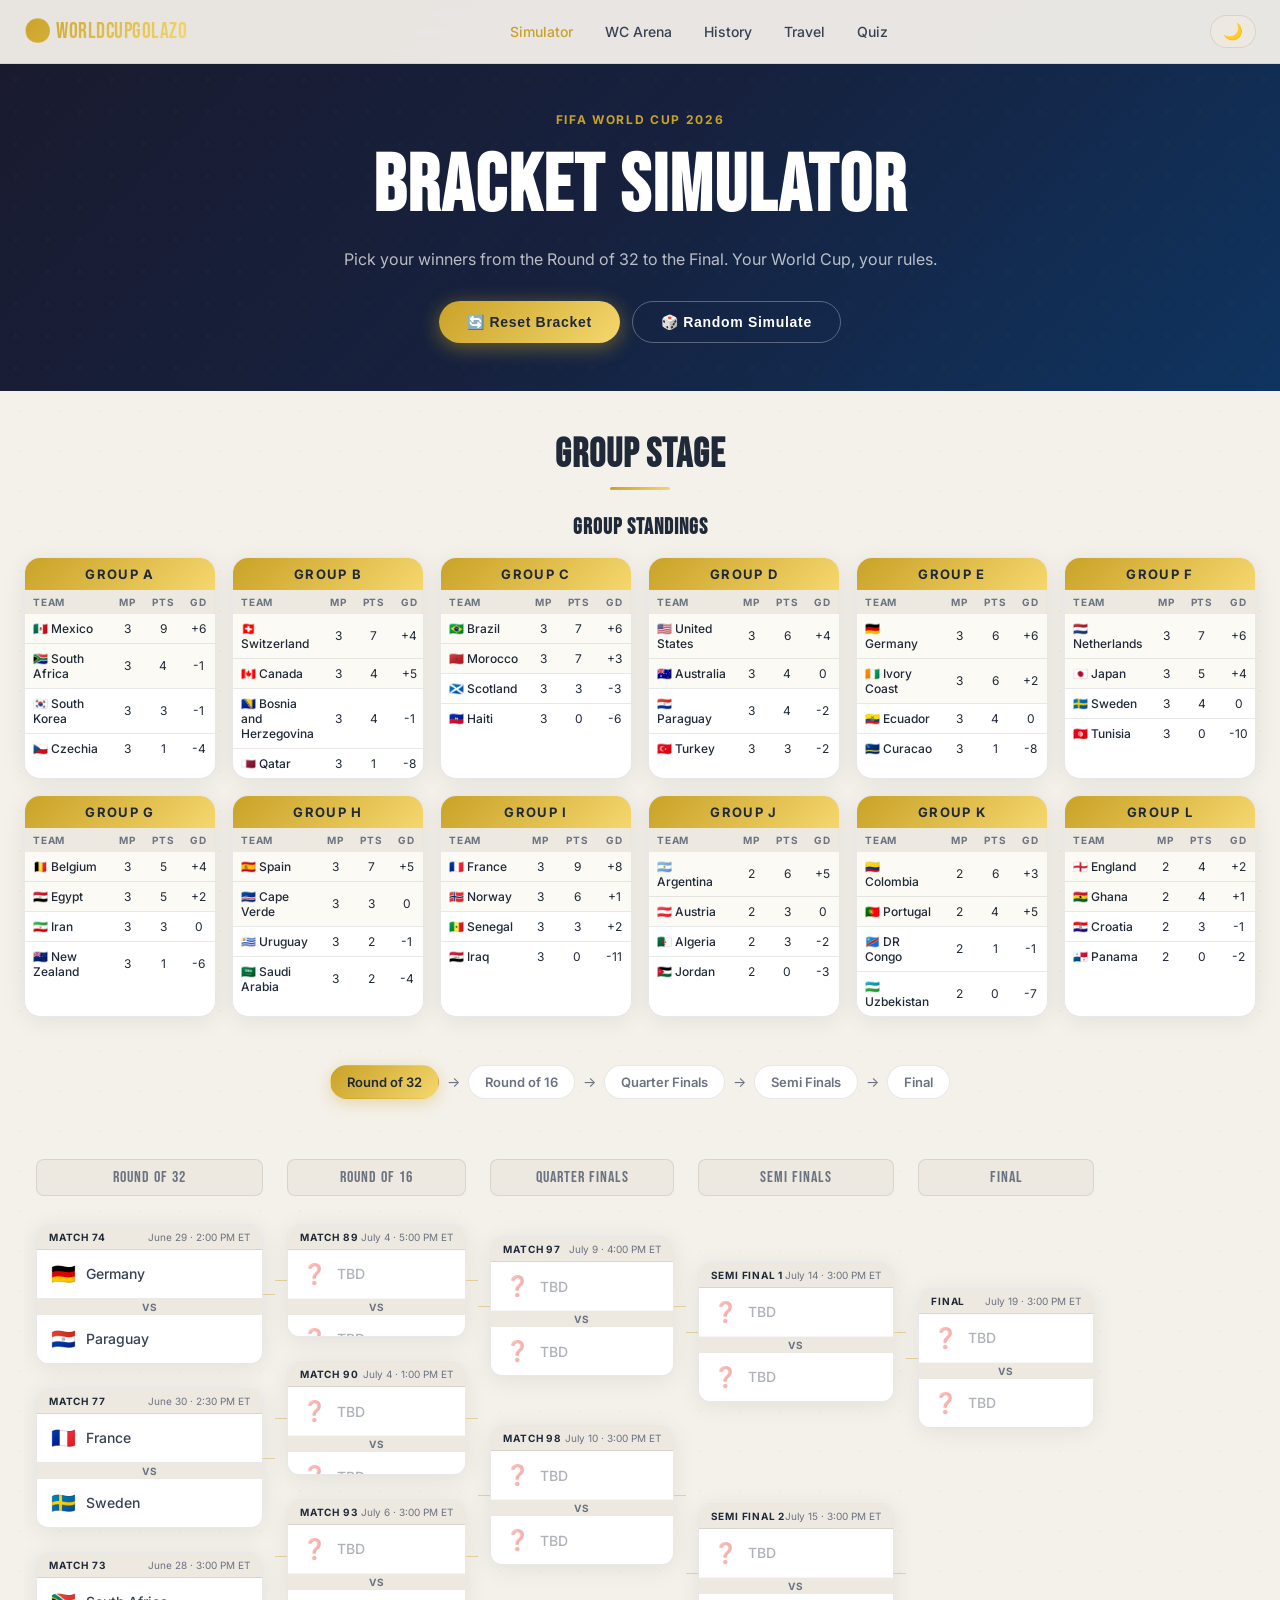
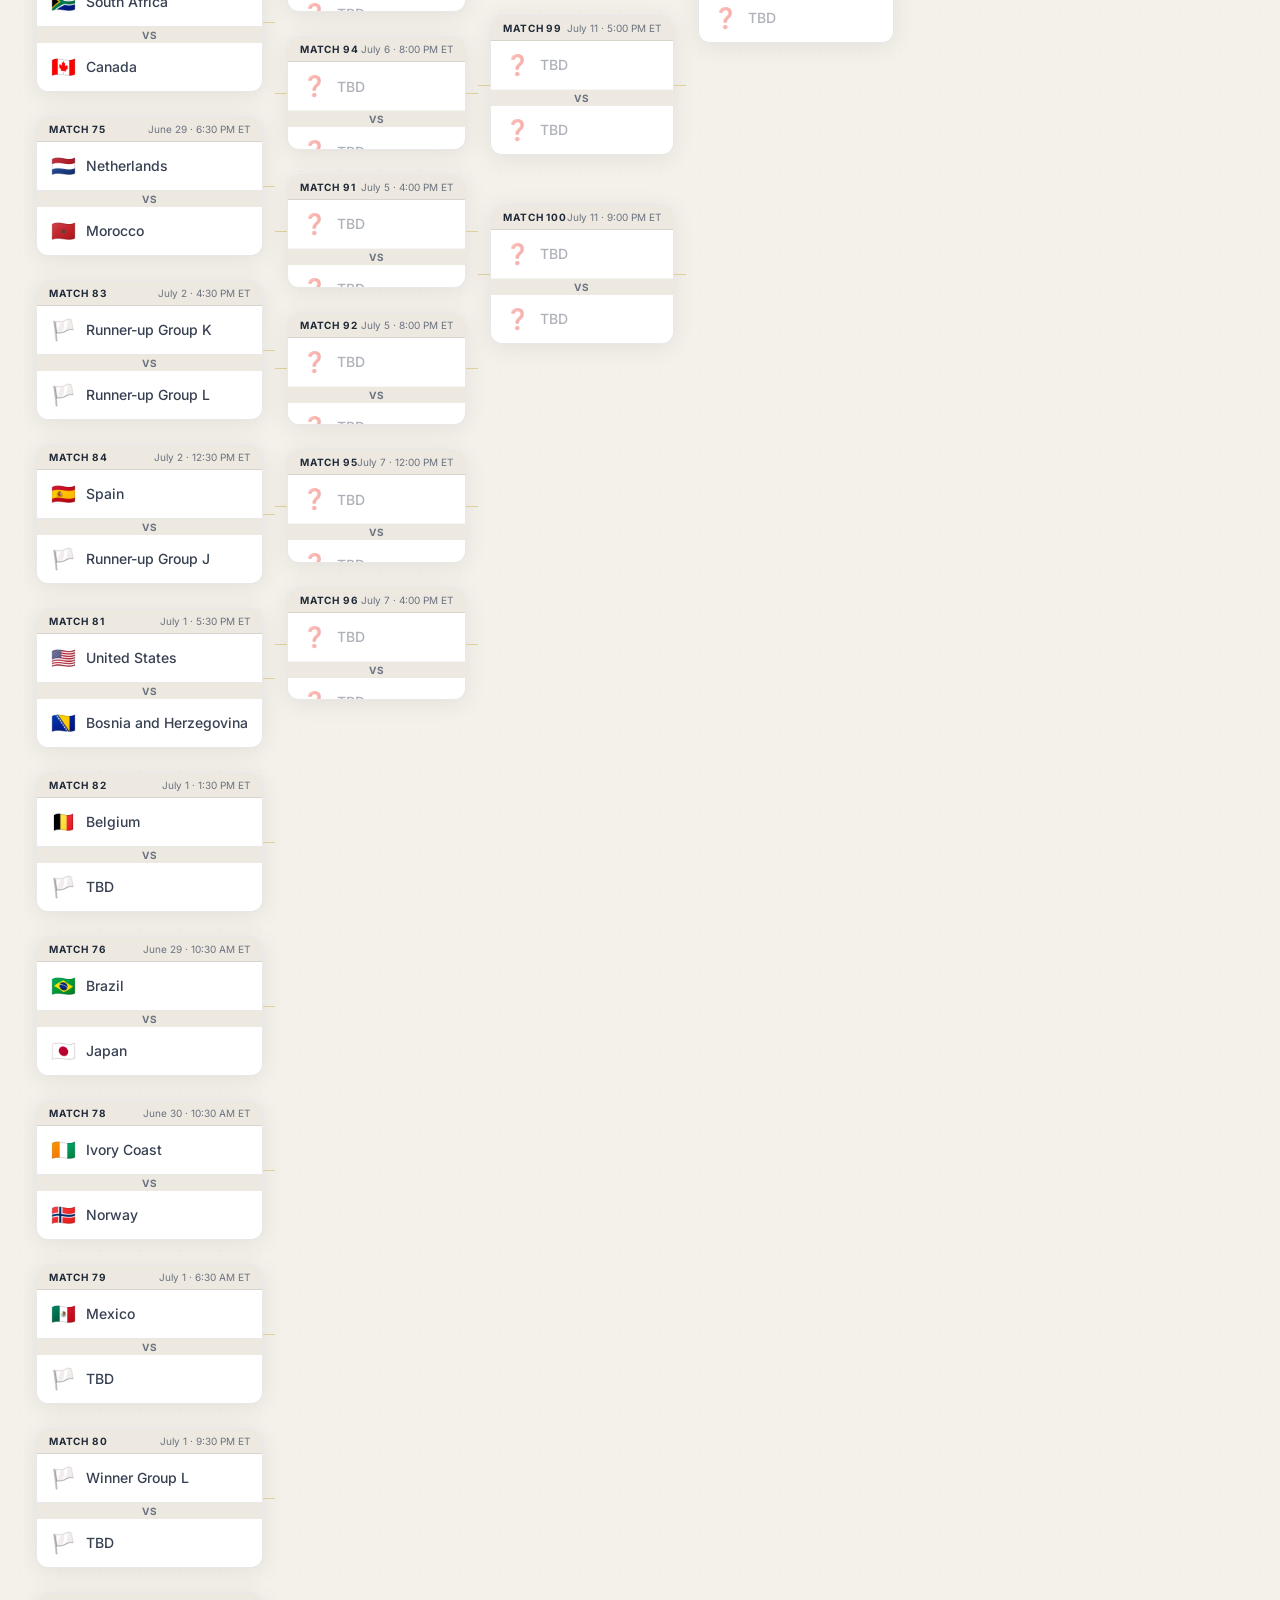
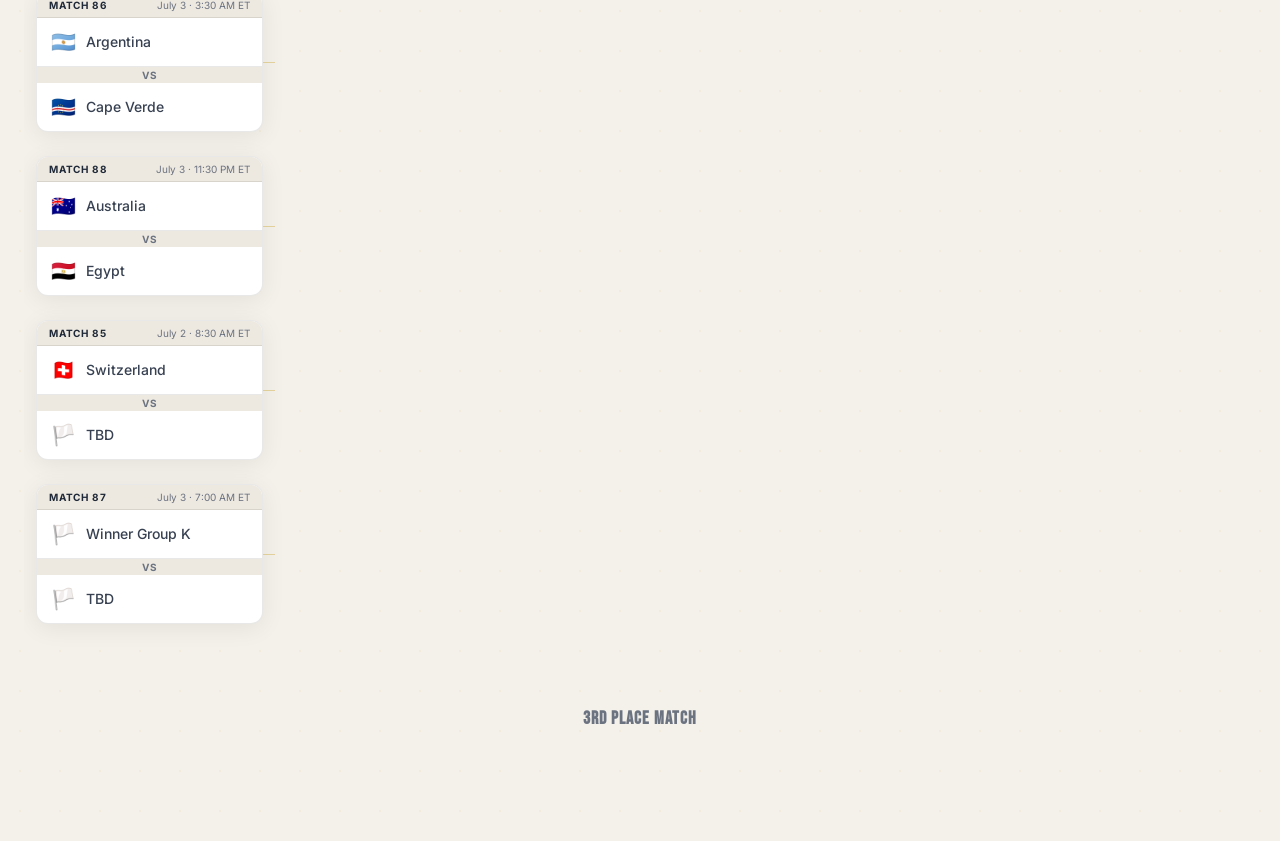
==== commit 79eb641a: "Update simulator.html" ====
--- a/pages/simulator.html
+++ b/pages/simulator.html
@@ -68,15 +68,17 @@
       <div class="progress-arrow">→</div>
       <div class="progress-step" id="step-sf">Semi Finals</div>
       <div class="progress-arrow">→</div>
-      <div class="progress-step" id="step-bronze">3rd Place</div>
-      <div class="progress-arrow">→</div>
       <div class="progress-step" id="step-f">Final</div>
     </div>
 
     <!-- BRACKET -->
     <div class="bracket-wrapper">
-      <div class="bracket" id="bracket"></div>
-    </div>
+  <div class="bracket" id="bracket"></div>
+</div>
+<div class="third-place-wrapper">
+  <h3 class="third-place-title">3rd Place Match</h3>
+  <div id="thirdPlaceContainer"></div>
+</div>
 
     <!-- CHAMPION DISPLAY -->
     <div class="champion-display" id="championDisplay" style="display:none;">
--- a/css/simulator.css
+++ b/css/simulator.css
@@ -463,6 +463,20 @@
   font-size: 10px;
   color: var(--text-muted);
 }
+
+.third-place-wrapper {
+  max-width: 280px;
+  margin: 32px auto;
+  text-align: center;
+}
+
+.third-place-title {
+  font-family: var(--font-display);
+  font-size: 18px;
+  color: var(--text-muted);
+  letter-spacing: 1px;
+  margin-bottom: 12px;
+}
 /* ============ RESPONSIVE ============ */
 @media (max-width: 1200px) {
   #standingsContainer {
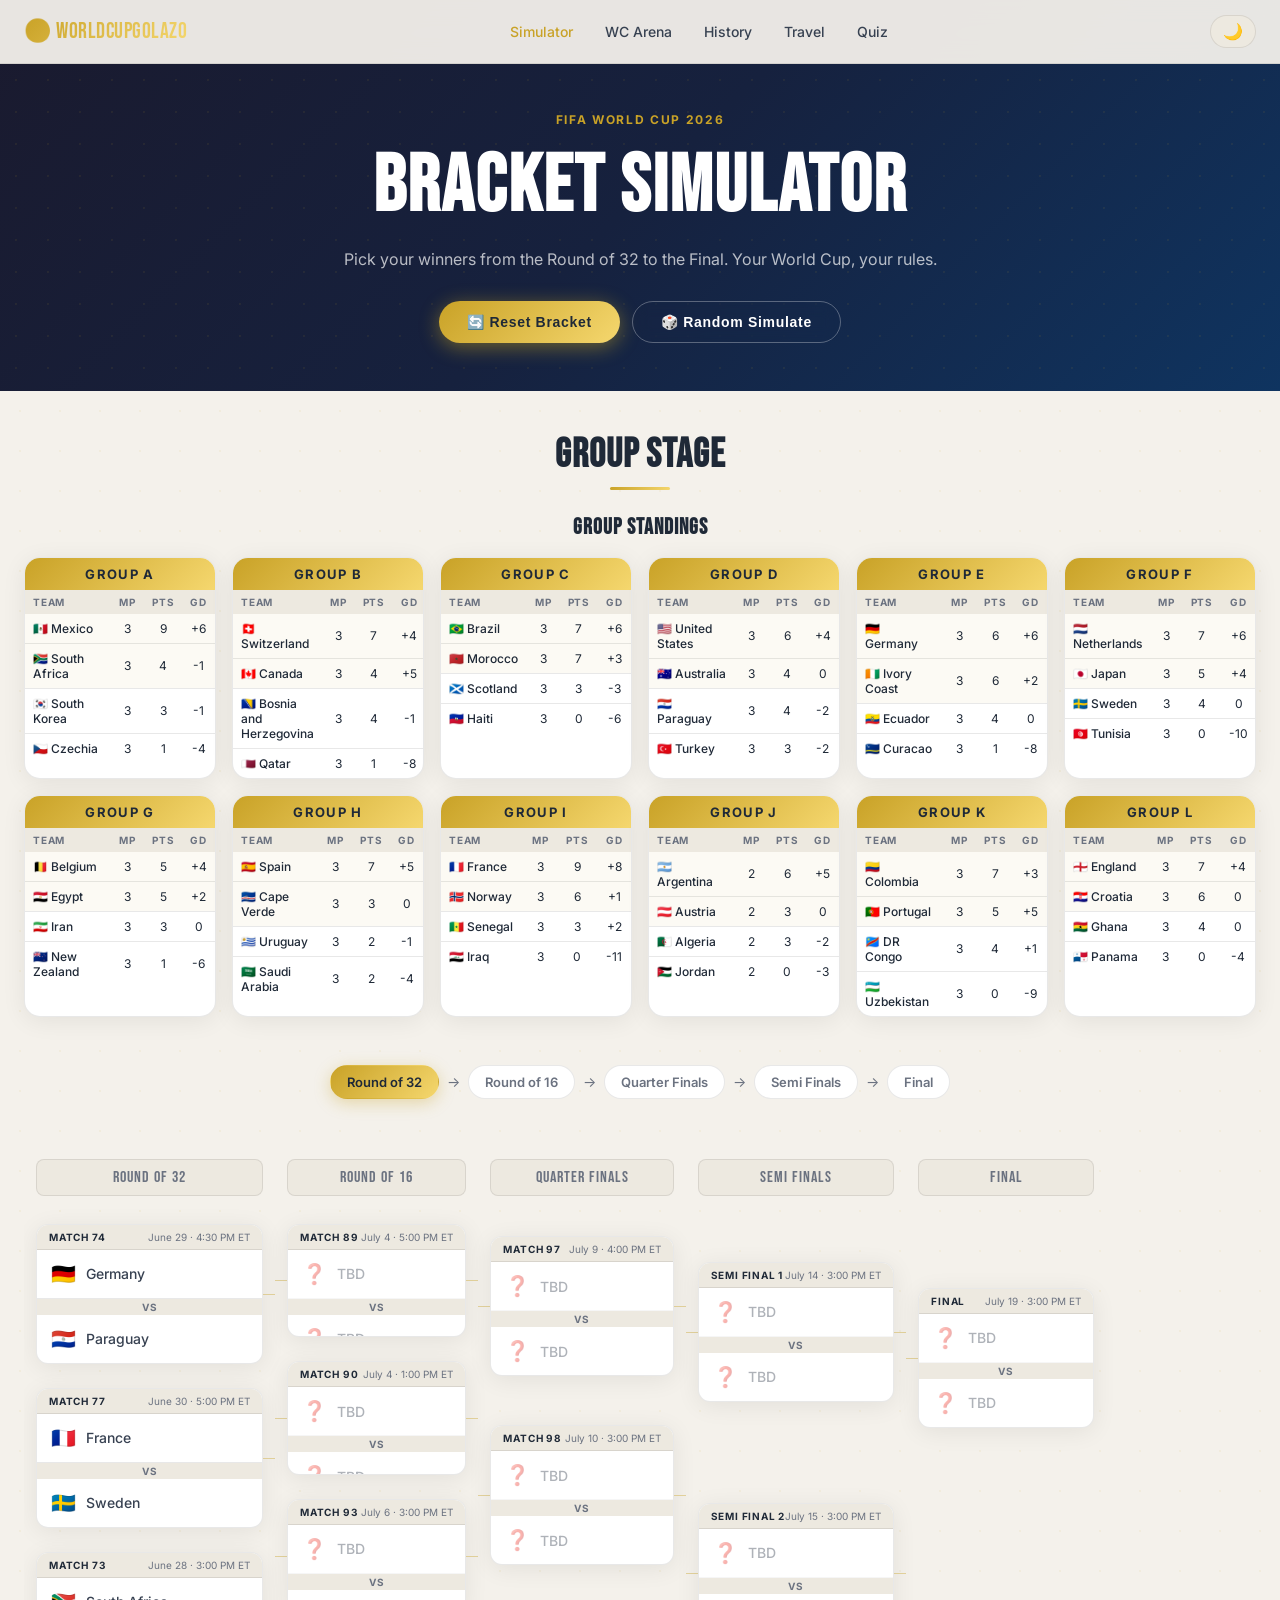
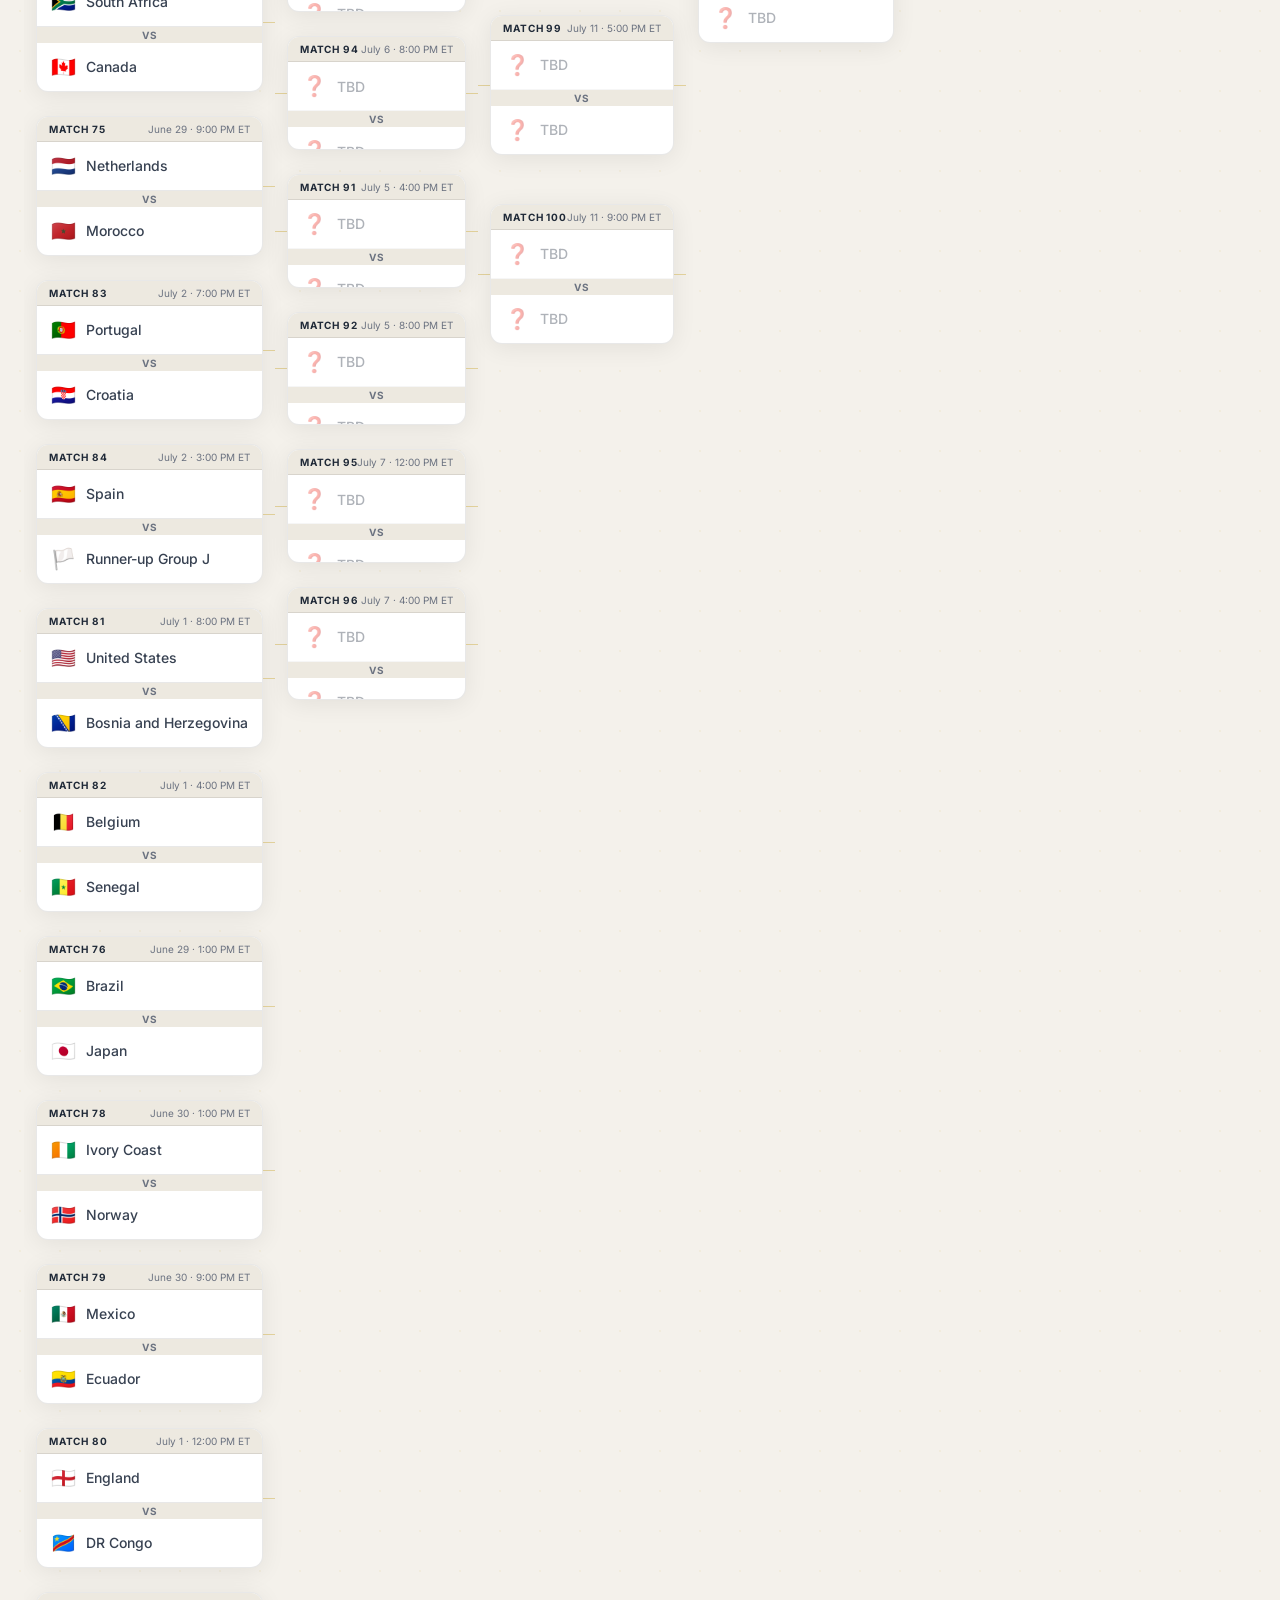
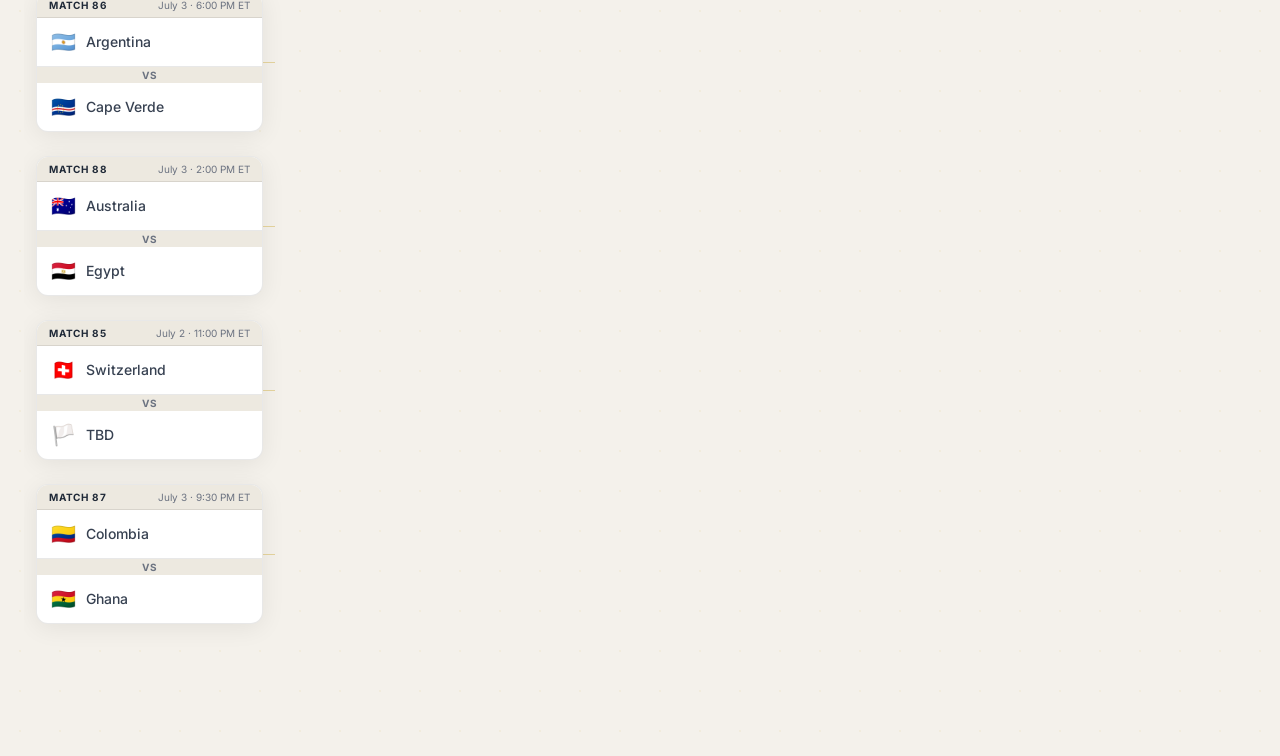
==== commit 87c491f1: "Update simulator.html" ====
--- a/pages/simulator.html
+++ b/pages/simulator.html
@@ -75,10 +75,6 @@
     <div class="bracket-wrapper">
   <div class="bracket" id="bracket"></div>
 </div>
-<div class="third-place-wrapper">
-  <h3 class="third-place-title">3rd Place Match</h3>
-  <div id="thirdPlaceContainer"></div>
-</div>
 
     <!-- CHAMPION DISPLAY -->
     <div class="champion-display" id="championDisplay" style="display:none;">
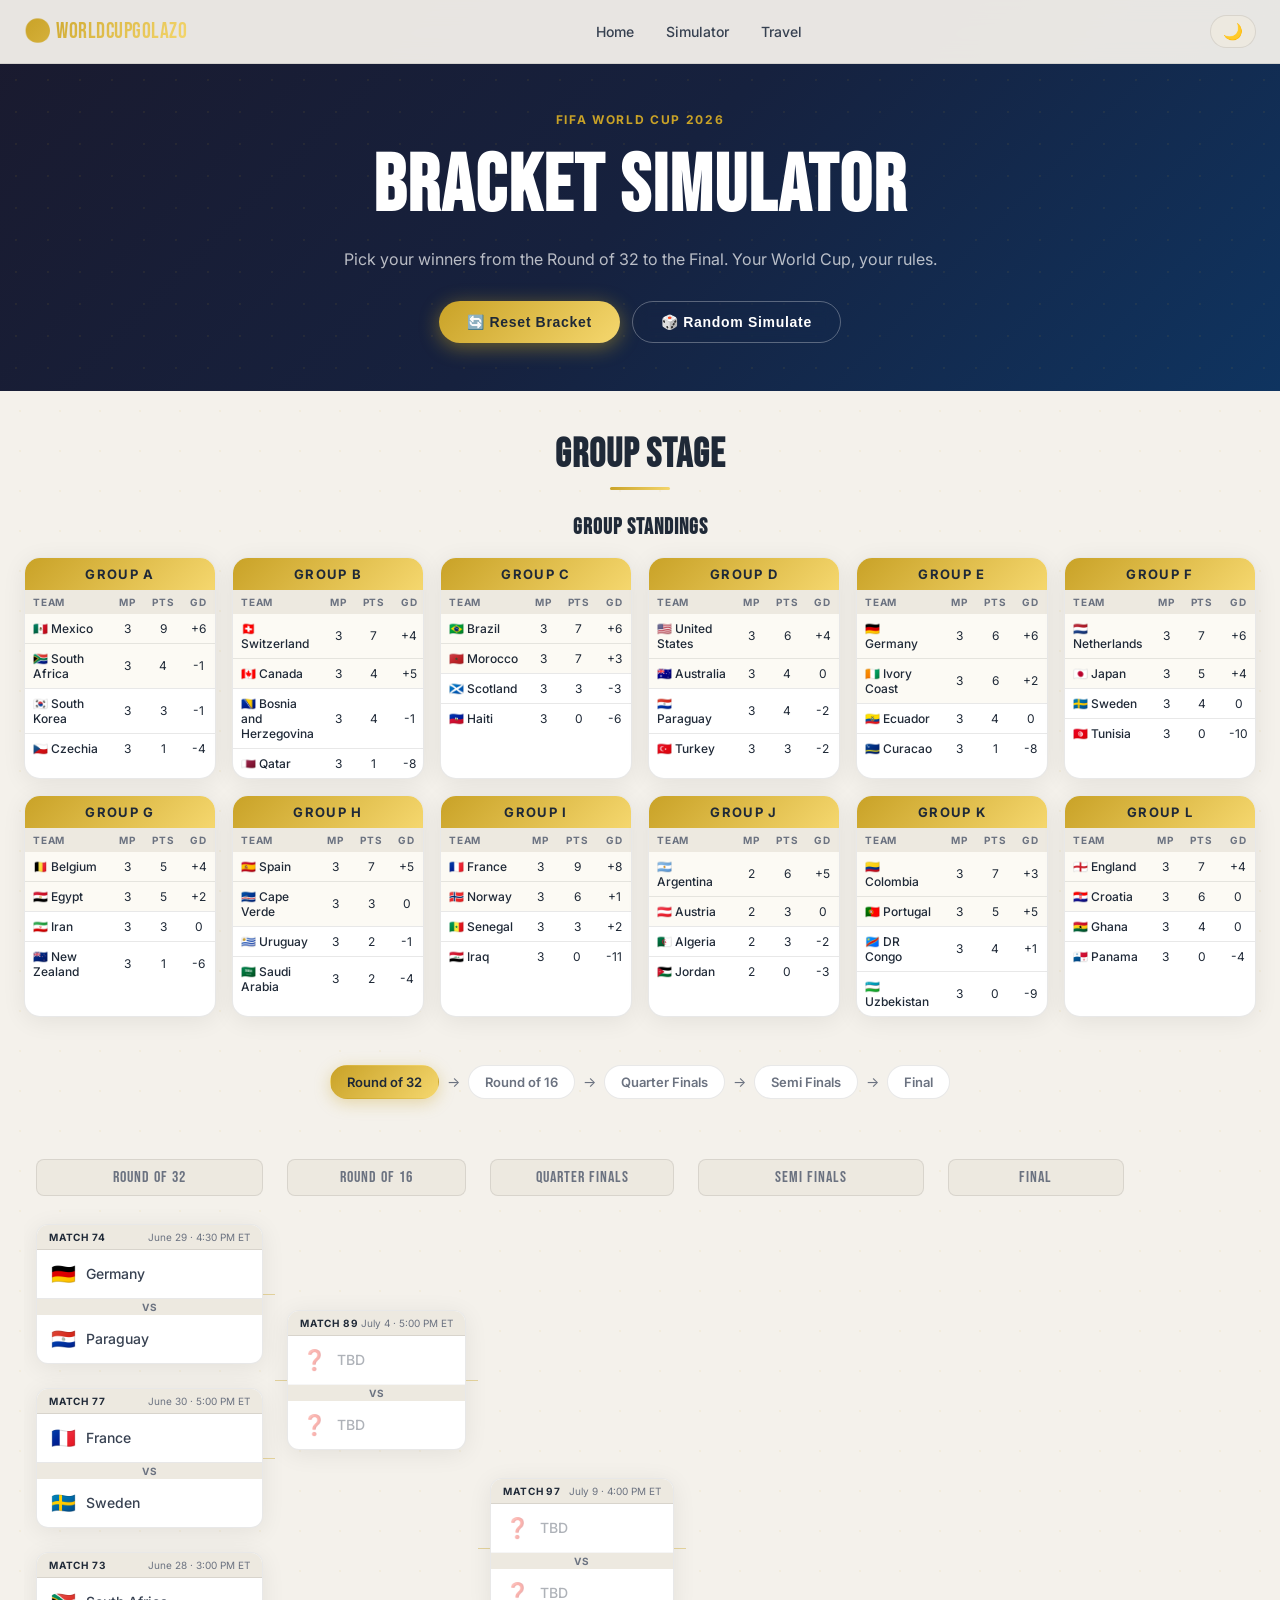
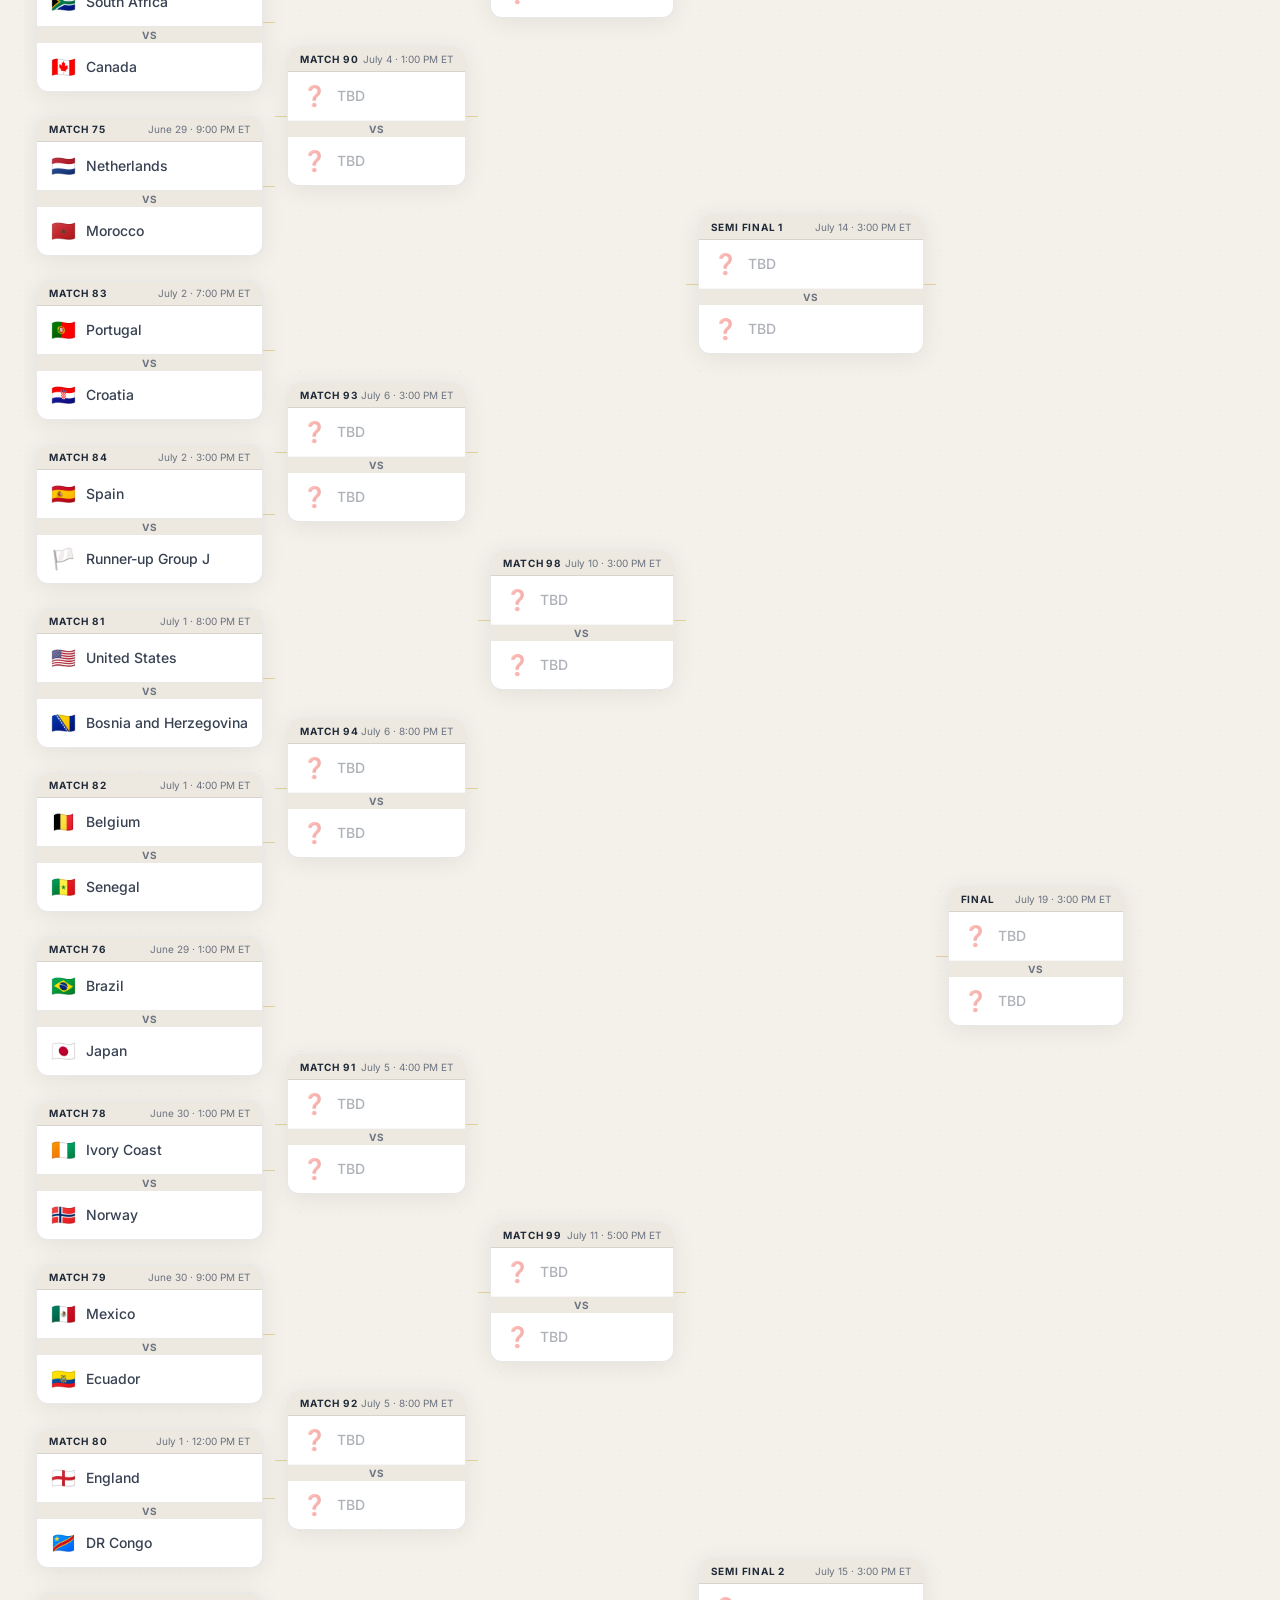
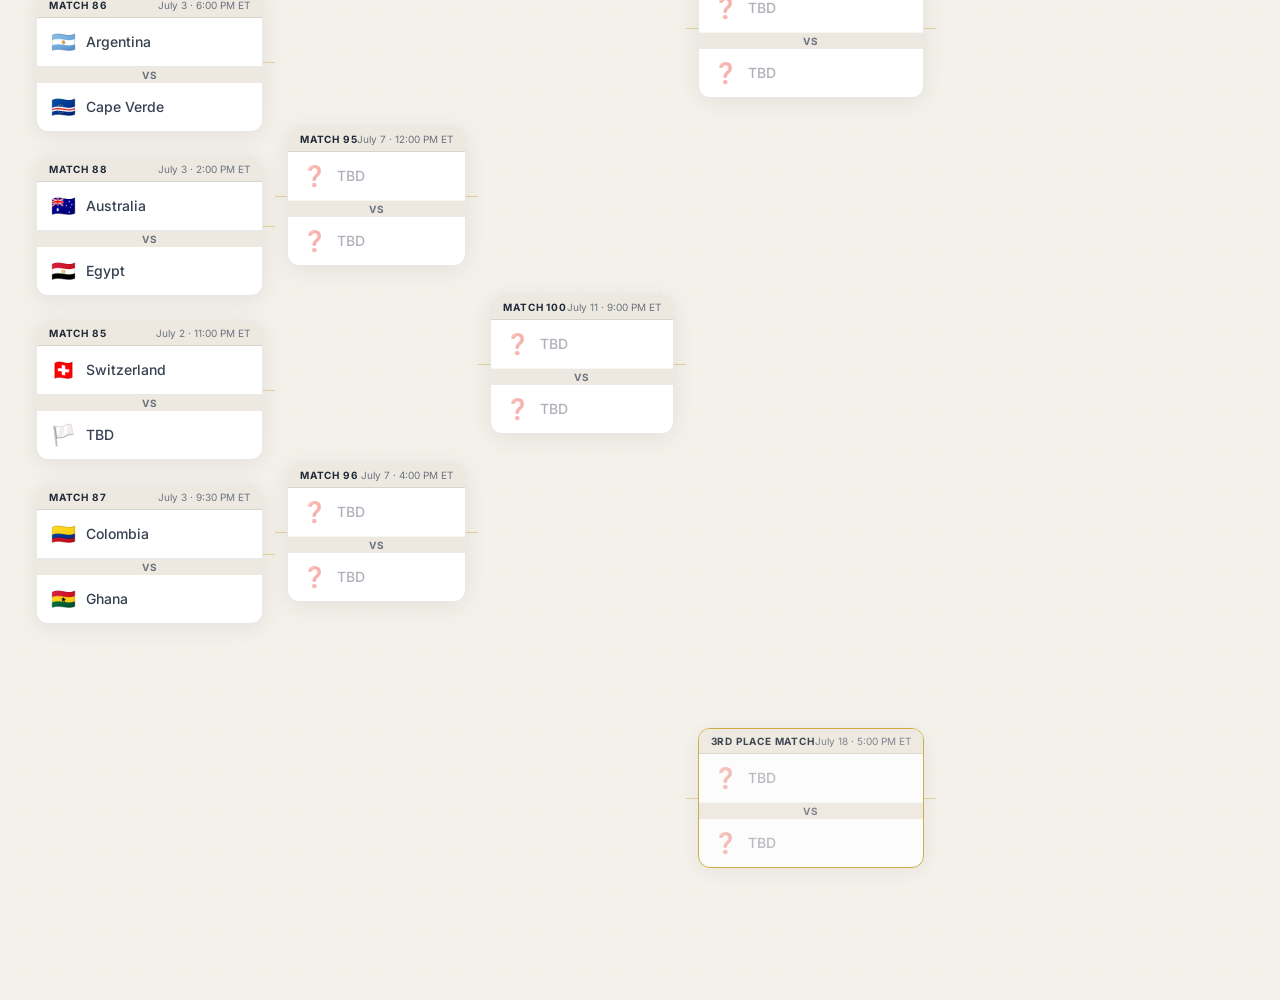
==== commit 89daa5bf: "Update simulator.html" ====
--- a/pages/simulator.html
+++ b/pages/simulator.html
@@ -15,13 +15,14 @@
   <!-- NAVBAR -->
   <nav class="navbar">
     <a href="../index.html" class="nav-logo">⚽ WorldCupGolazo</a>
-    <div class="nav-links">
-      <a href="simulator.html" style="color: var(--gold)">Simulator</a>
-      <a href="arena.html">WC Arena</a>
-      <a href="history.html">History</a>
-      <a href="travel.html">Travel</a>
-      <a href="quiz.html">Quiz</a>
-    </div>
+   <div class="nav-links">
+  <a href="../index.html">Home</a>
+  <a href="simulator.html">Simulator</a>
+  <!-- <a href="arena.html">WC Arena</a> -->
+  <!-- <a href="history.html">History</a> -->
+  <a href="travel.html">Travel</a>
+  <!-- <a href="quiz.html">Quiz</a> -->
+</div>
     <button class="theme-toggle" id="themeToggle" aria-label="Toggle dark mode">🌙</button>
     <button class="nav-hamburger" id="hamburger">☰</button>
   </nav>
--- a/css/simulator.css
+++ b/css/simulator.css
@@ -477,6 +477,14 @@
   letter-spacing: 1px;
   margin-bottom: 12px;
 }
+.third-place-bracket {
+  margin-top: 16px;
+}
+
+.third-place-match {
+  border: 1px solid var(--gold);
+  opacity: 0.85;
+}
 /* ============ RESPONSIVE ============ */
 @media (max-width: 1200px) {
   #standingsContainer {
